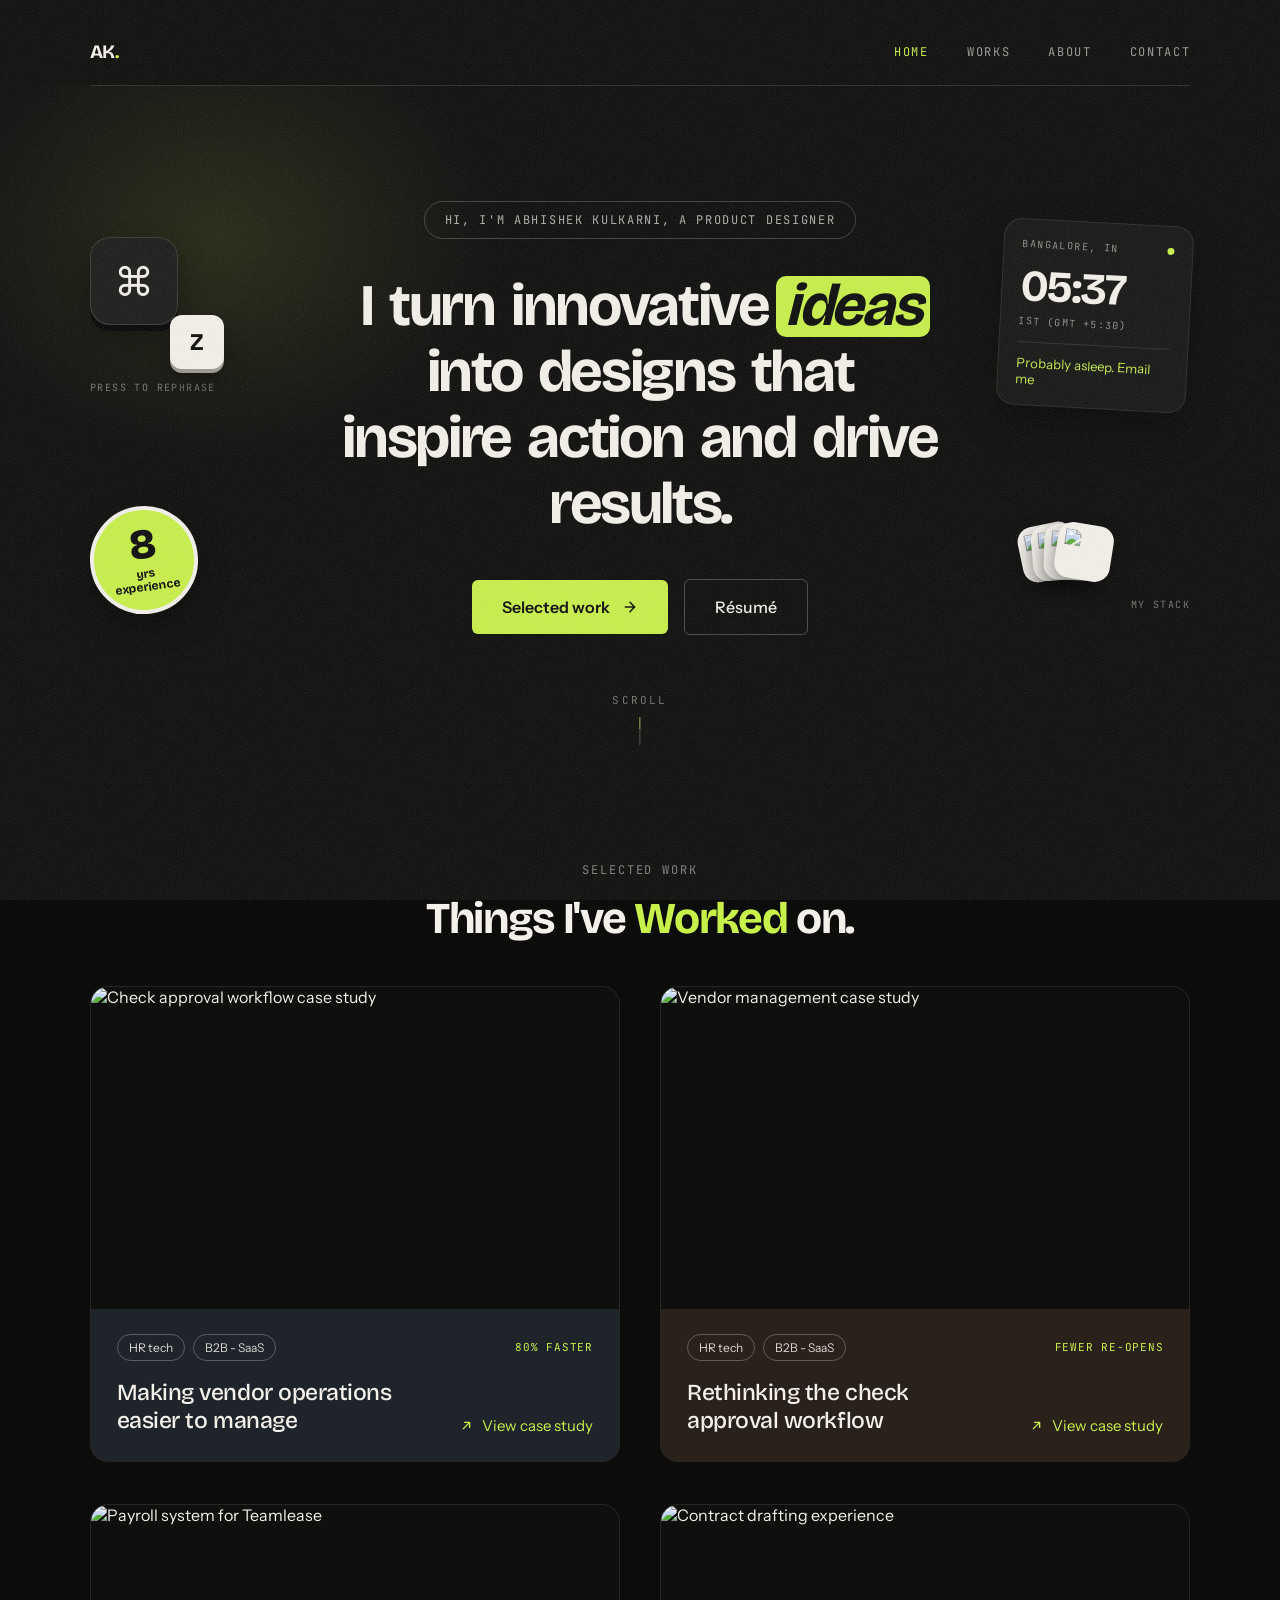
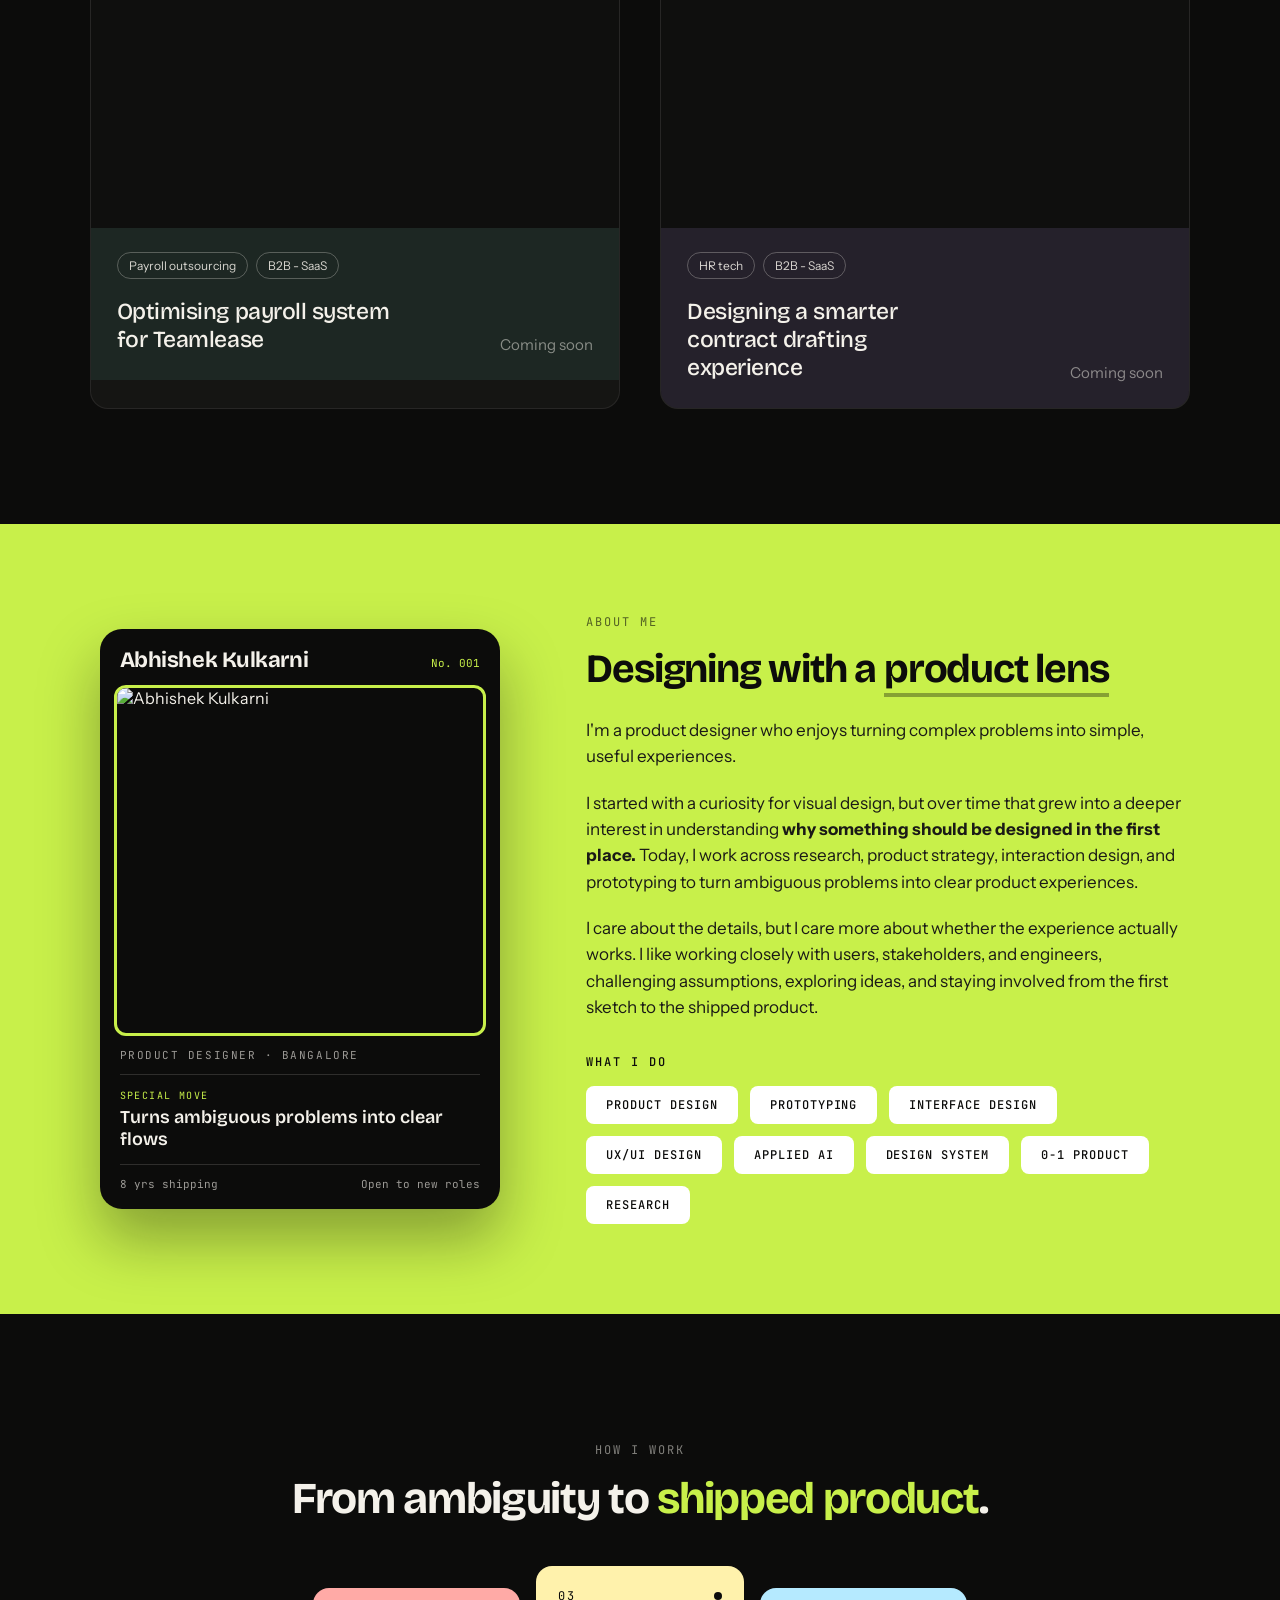
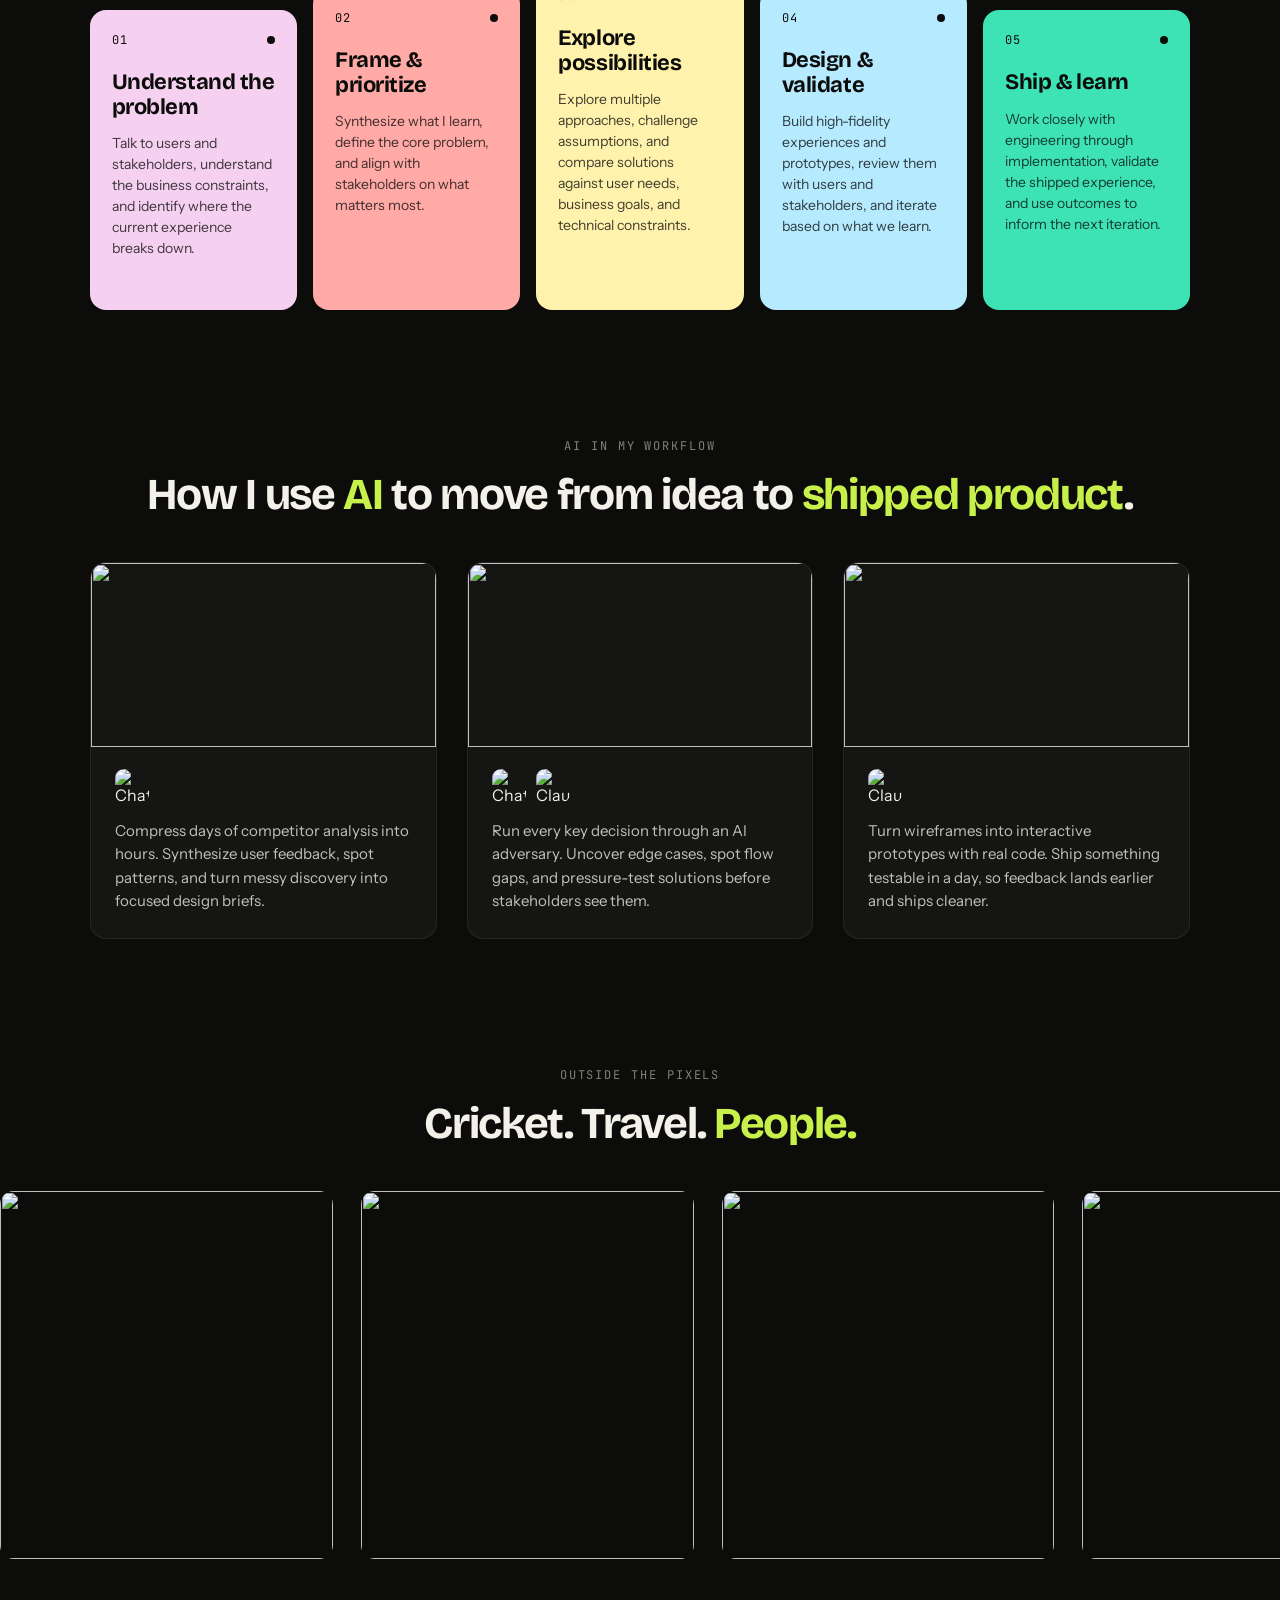
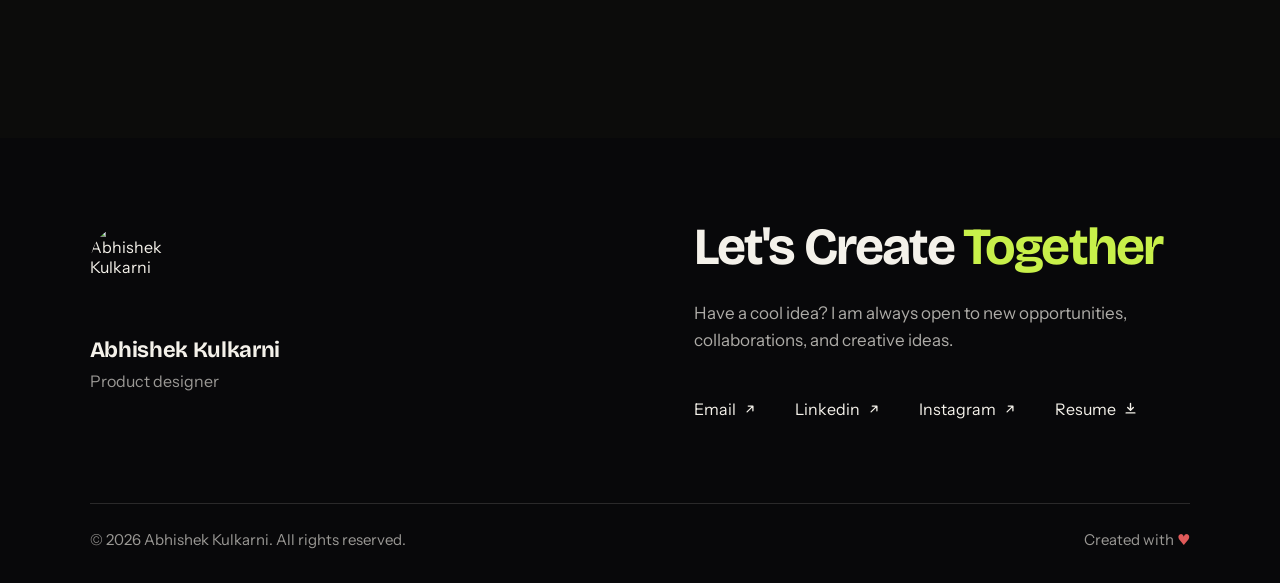
==== index.html @ a91fff23 "Add files via upload" ====
<!DOCTYPE html>
<html lang="en">
<head>
<meta charset="utf-8">
<meta name="viewport" content="width=device-width, initial-scale=1">
<title>Abhishek Kulkarni — Product Designer</title>
<meta name="description" content="Product designer with 8 years across HR tech and B2B SaaS. I turn ambiguous problems into clear product experiences.">
<meta property="og:title" content="Abhishek Kulkarni — Product Designer">
<meta property="og:description" content="Product designer with 8 years across HR tech and B2B SaaS. I turn ambiguous problems into clear product experiences.">
<meta property="og:type" content="website">
<meta property="og:image" content="assets/proj-1.png">
<meta name="theme-color" content="#0c0c0b">
<link rel="icon" href="favicon.svg" type="image/svg+xml">
<link rel="preconnect" href="https://fonts.googleapis.com">
<link rel="preconnect" href="https://fonts.gstatic.com" crossorigin>
<link href="https://fonts.googleapis.com/css2?family=Bricolage+Grotesque:opsz,wght@12..96,200..800&family=Instrument+Sans:ital,wght@0,400..700;1,400..700&family=Instrument+Serif:ital@0;1&family=JetBrains+Mono:wght@400;500&display=swap" rel="stylesheet">
<link rel="stylesheet" href="styles.css">
</head>
<body>

<header class="wrap">
  <nav class="nav">
    <a class="mark" href="index.html">AK<span class="lime">.</span></a>
    <div class="nav-links">
      <a href="index.html" aria-current="page">Home</a>
      <a href="#work">Works</a>
      <a href="#about">About</a>
      <a href="mailto:Kulkarni29.abhishek@gmail.com">Contact</a>
    </div>
  </nav>
</header>

<!-- ── HERO ─────────────────────────────── -->
<section class="desk">
  <div class="wrap desk-grid">
    <div class="desk-center">
      <span class="desk-pill">Hi, I'm Abhishek Kulkarni, a product designer</span>
      <h1 class="desk-title" id="deskTitle">
        <span>I</span> <span>turn</span> <span>innovative</span> <span data-hl>ideas</span> <span>into</span> <span>designs</span> <span>that</span> <span>inspire</span> <span data-hl>action</span> <span>and</span> <span>drive</span> <span data-hl>results.</span>
      </h1>
      <div class="cta-row desk-cta">
        <a class="btn btn--lime" href="#work">Selected work
          <svg width="16" height="16" viewBox="0 0 24 24" fill="none" stroke="currentColor" stroke-width="2.2" stroke-linecap="round" stroke-linejoin="round"><path d="M5 12h13M12 5l7 7-7 7"></path></svg>
        </a>
        <a class="btn btn--ghost" href="resume.pdf" download>Résumé</a>
      </div>
    </div>

    <div class="obj obj--keys">
      <div class="keys">
        <button class="key key--cmd" type="button" aria-label="Rephrase headline">⌘</button>
        <button class="key key--z" type="button" aria-label="Rephrase headline">Z</button>
      </div>
      <span class="obj-label">Press to rephrase</span>
    </div>

    <div class="obj obj--badge">
      <button class="xp-badge" type="button" id="xpBadge" aria-label="8 years experience">
        <b>8</b><span>yrs<br>experience</span>
      </button>
      <div class="bubble" id="bubble">Open to new roles</div>
    </div>

    <div class="obj obj--clock">
      <div class="clock">
        <div class="clock-top"><span>Bangalore, IN</span><span class="dot"></span></div>
        <div class="clock-time"><span id="hh">--</span><span class="colon" id="colon">:</span><span id="mm">--</span></div>
        <div class="clock-zone">IST (GMT +5:30)</div>
        <div class="clock-status" id="status">&nbsp;</div>
      </div>
    </div>

    <div class="obj obj--stack">
      <div class="fan" id="fan">
        <div class="fan-card"><img src="assets/tool-1-flat.png" alt="Figma"></div>
        <div class="fan-card"><img src="assets/tool-6-flat.png" alt="Framer"></div>
        <div class="fan-card"><img src="assets/tool-5-flat.png" alt="Slack"></div>
        <div class="fan-card"><img src="assets/tool-7-flat.png" alt="Claude.ai"></div>
      </div>
      <span class="obj-label" id="fanLabel">My stack</span>
    </div>
  </div>
  <a class="scroll-hint" href="#work" aria-label="Scroll to selected work">Scroll<span><i></i></span></a>
</section>

<!-- ── SELECTED WORK ────────────────────── -->
<section class="wrap section" id="work">
  <div class="eyebrow center">Selected work</div>
  <h2 class="section-title center">Things I've <span class="lime">Worked</span> on.</h2>
  <div class="work-grid">

    <a class="card card--blue" href="vendor-management.html" data-reveal>
      <div class="card-shot"><img src="assets/proj-1.png" alt="Check approval workflow case study" loading="lazy"></div>
      <div class="card-body">
        <div class="card-meta"><div class="tags"><span class="tag">HR tech</span><span class="tag">B2B - SaaS</span></div><span class="card-stat">80% faster</span></div>
        <div class="card-foot">
          <h3>Making vendor operations easier to manage</h3>
          <span class="card-cta">
            <svg width="15" height="15" viewBox="0 0 24 24" fill="none" stroke="currentColor" stroke-width="2.2" stroke-linecap="round" stroke-linejoin="round"><path d="M7 17 17 7M9 7h8v8"></path></svg>
            View case study
          </span>
        </div>
      </div>
    </a>

    <a class="card card--amber" href="check-approval.html" data-reveal>
      <div class="card-shot card-shot--bg"><img src="assets/proj-2.png" alt="Vendor management case study" loading="lazy"></div>
      <div class="card-body">
        <div class="card-meta"><div class="tags"><span class="tag">HR tech</span><span class="tag">B2B - SaaS</span></div><span class="card-stat">Fewer re-opens</span></div>
        <div class="card-foot">
          <h3>Rethinking the check approval workflow</h3>
          <span class="card-cta">
            <svg width="15" height="15" viewBox="0 0 24 24" fill="none" stroke="currentColor" stroke-width="2.2" stroke-linecap="round" stroke-linejoin="round"><path d="M7 17 17 7M9 7h8v8"></path></svg>
            View case study
          </span>
        </div>
      </div>
    </a>

    <div class="card card--mint" data-reveal>
      <div class="card-shot"><img src="assets/proj-3.png" alt="Payroll system for Teamlease" loading="lazy"></div>
      <div class="card-body">
        <div class="card-meta"><div class="tags"><span class="tag">Payroll outsourcing</span><span class="tag">B2B - SaaS</span></div></div>
        <div class="card-foot">
          <h3>Optimising payroll system for Teamlease</h3>
          <span class="card-cta">Coming soon</span>
        </div>
      </div>
    </div>

    <div class="card card--violet" data-reveal>
      <div class="card-shot"><img src="assets/proj-4.png" alt="Contract drafting experience" loading="lazy"></div>
      <div class="card-body">
        <div class="card-meta"><div class="tags"><span class="tag">HR tech</span><span class="tag">B2B - SaaS</span></div></div>
        <div class="card-foot">
          <h3>Designing a smarter contract drafting experience</h3>
          <span class="card-cta">Coming soon</span>
        </div>
      </div>
    </div>

  </div>
</section>

<!-- ── ABOUT ────────────────────────────── -->
<section class="band" id="about">
  <div class="band-inner band-inner--card">
    <div class="tcard-wrap" id="tcardWrap">
      <div class="tcard" id="tcard">
        <div class="tcard-head"><span>Abhishek Kulkarni</span><em>No. 001</em></div>
        <div class="tcard-photo"><img src="assets/hero-photo.webp" alt="Abhishek Kulkarni"></div>
        <div class="tcard-role">Product designer · Bangalore</div>
        <div class="tcard-move"><em>Special move</em><span>Turns ambiguous problems into clear flows</span></div>
        <div class="tcard-foot"><span>8 yrs shipping</span><span>Open to new roles</span></div>
        <div class="tcard-shine" id="tcardShine"></div>
      </div>
    </div>
    <div>
      <div class="eyebrow">About me</div>
      <h2>Designing with a <u>product lens</u></h2>
      <p>I'm a product designer who enjoys turning complex problems into simple, useful experiences.</p>
      <p>I started with a curiosity for visual design, but over time that grew into a deeper interest in understanding <strong>why something should be designed in the first place.</strong> Today, I work across research, product strategy, interaction design, and prototyping to turn ambiguous problems into clear product experiences.</p>
      <p>I care about the details, but I care more about whether the experience actually works. I like working closely with users, stakeholders, and engineers, challenging assumptions, exploring ideas, and staying involved from the first sketch to the shipped product.</p>
      <div class="label" style="margin:34px 0 16px">What I do</div>
      <div class="chips">
        <span class="chip">Product design</span>
        <span class="chip">Prototyping</span>
        <span class="chip">Interface design</span>
        <span class="chip">UX/UI design</span>
        <span class="chip">Applied AI</span>
        <span class="chip">Design system</span>
        <span class="chip">0-1 Product</span>
        <span class="chip">Research</span>
      </div>
    </div>
  </div>
</section>

<!-- ── HOW I WORK ───────────────────────── -->
<section class="wrap section">
  <div class="eyebrow center">How I work</div>
  <h2 class="section-title center">From ambiguity to <span class="lime">shipped product</span>.</h2>
  <div class="steps">
    <div class="step" style="background:#f5d0f0; min-height:300px" data-reveal>
      <div class="step-head"><span>01</span><i></i></div>
      <div><h3>Understand the problem</h3><p>Talk to users and stakeholders, understand the business constraints, and identify where the current experience breaks down.</p></div>
    </div>
    <div class="step" style="background:#ffaaa6; min-height:322px" data-reveal>
      <div class="step-head"><span>02</span><i></i></div>
      <div><h3>Frame &amp; prioritize</h3><p>Synthesize what I learn, define the core problem, and align with stakeholders on what matters most.</p></div>
    </div>
    <div class="step" style="background:#fff2ac; min-height:344px" data-reveal>
      <div class="step-head"><span>03</span><i></i></div>
      <div><h3>Explore possibilities</h3><p>Explore multiple approaches, challenge assumptions, and compare solutions against user needs, business goals, and technical constraints.</p></div>
    </div>
    <div class="step" style="background:#b5eaff; min-height:322px" data-reveal>
      <div class="step-head"><span>04</span><i></i></div>
      <div><h3>Design &amp; validate</h3><p>Build high-fidelity experiences and prototypes, review them with users and stakeholders, and iterate based on what we learn.</p></div>
    </div>
    <div class="step" style="background:#3de3b5; min-height:300px" data-reveal>
      <div class="step-head"><span>05</span><i></i></div>
      <div><h3>Ship &amp; learn</h3><p>Work closely with engineering through implementation, validate the shipped experience, and use outcomes to inform the next iteration.</p></div>
    </div>
  </div>
</section>

<!-- ── AI IN MY WORKFLOW ────────────────── -->
<section class="wrap section">
  <div class="eyebrow center">AI in my workflow</div>
  <h2 class="section-title center">How I use <span class="lime">AI</span> to move from idea to <span class="lime">shipped product</span>.</h2>
  <div class="ai-grid">
    <div class="ai-card" data-reveal>
      <div class="ai-shot"><img src="assets/ai-1.png" alt="" loading="lazy"></div>
      <div class="ai-body">
        <div class="ai-icons"><img src="assets/icon-gpt.png" alt="ChatGPT"></div>
        <p>Compress days of competitor analysis into hours. Synthesize user feedback, spot patterns, and turn messy discovery into focused design briefs.</p>
      </div>
    </div>
    <div class="ai-card" data-reveal>
      <div class="ai-shot"><img src="assets/ai-2.png" alt="" loading="lazy"></div>
      <div class="ai-body">
        <div class="ai-icons"><img src="assets/icon-gpt.png" alt="ChatGPT"><img src="assets/icon-claude.png" alt="Claude"></div>
        <p>Run every key decision through an AI adversary. Uncover edge cases, spot flow gaps, and pressure-test solutions before stakeholders see them.</p>
      </div>
    </div>
    <div class="ai-card" data-reveal>
      <div class="ai-shot ai-shot--tight"><img src="assets/ai-3.png" alt="" loading="lazy"></div>
      <div class="ai-body">
        <div class="ai-icons"><img src="assets/icon-claude.png" alt="Claude"></div>
        <p>Turn wireframes into interactive prototypes with real code. Ship something testable in a day, so feedback lands earlier and ships cleaner.</p>
      </div>
    </div>
  </div>
</section>

<!-- ── OUTSIDE THE PIXELS ───────────────── -->
<section class="section">
  <div class="wrap">
    <div class="eyebrow center">Outside the pixels</div>
    <h2 class="section-title center">Cricket. Travel. <span class="lime">People.</span></h2>
  </div>
  <div class="strip">
    <div class="strip-track">
      <figure><img src="assets/photo-1.png" alt="" loading="lazy"></figure>
      <figure><img src="assets/photo-2.png" alt="" loading="lazy"></figure>
      <figure><img src="assets/photo-3.png" alt="" loading="lazy"></figure>
      <figure><img src="assets/photo-4.png" alt="" loading="lazy"></figure>
      <figure aria-hidden="true"><img src="assets/photo-1.png" alt="" loading="lazy"></figure>
      <figure aria-hidden="true"><img src="assets/photo-2.png" alt="" loading="lazy"></figure>
      <figure aria-hidden="true"><img src="assets/photo-3.png" alt="" loading="lazy"></figure>
      <figure aria-hidden="true"><img src="assets/photo-4.png" alt="" loading="lazy"></figure>
    </div>
  </div>
</section>

<!-- ── FOOTER ───────────────────────────── -->
<footer class="foot">
  <div class="foot-inner">
    <div>
      <img class="avatar" src="assets/avatar.png" alt="Abhishek Kulkarni" width="87" height="87">
      <div class="name">Abhishek Kulkarni</div>
      <div class="role">Product designer</div>
    </div>
    <div>
      <h2>Let's Create <span class="lime">Together</span></h2>
      <p>Have a cool idea? I am always open to new opportunities, collaborations, and creative ideas.</p>
      <div class="foot-links">
        <a href="mailto:Kulkarni29.abhishek@gmail.com">Email
          <svg width="14" height="14" viewBox="0 0 24 24" fill="none" stroke="currentColor" stroke-width="2.2" stroke-linecap="round" stroke-linejoin="round"><path d="M7 17 17 7M9 7h8v8"></path></svg>
        </a>
        <a href="https://www.linkedin.com/in/abhishek-kulkarni-9b721b113/" target="_blank" rel="noreferrer">Linkedin
          <svg width="14" height="14" viewBox="0 0 24 24" fill="none" stroke="currentColor" stroke-width="2.2" stroke-linecap="round" stroke-linejoin="round"><path d="M7 17 17 7M9 7h8v8"></path></svg>
        </a>
        <a href="https://www.instagram.com/abeeykulkarni" target="_blank" rel="noreferrer">Instagram
          <svg width="14" height="14" viewBox="0 0 24 24" fill="none" stroke="currentColor" stroke-width="2.2" stroke-linecap="round" stroke-linejoin="round"><path d="M7 17 17 7M9 7h8v8"></path></svg>
        </a>
        <a href="resume.pdf" download>Resume
          <svg width="15" height="15" viewBox="0 0 24 24" fill="none" stroke="currentColor" stroke-width="2.2" stroke-linecap="round" stroke-linejoin="round"><path d="M12 4v11m0 0 4.5-4.5M12 15l-4.5-4.5M5 19h14"></path></svg>
        </a>
      </div>
    </div>
  </div>
  <div class="foot-rule"></div>
  <div class="foot-base">
    <span>© 2026 Abhishek Kulkarni. All rights reserved.</span>
    <span>Created with <span class="heart">♥</span></span>
  </div>
</footer>

<div class="grain"></div>
<div class="follow" id="follow" aria-hidden="true"><svg width="44" height="44" viewBox="0 0 24 24"><path d="M3 2l18 8-8 2.5L10 21z" fill="#c8f04a" stroke="#0c0c0b" stroke-width="1.2" stroke-linejoin="round"></path></svg></div>

<script>
  const io = new IntersectionObserver((entries) => {
    entries.forEach((e) => { if (e.isIntersecting) { e.target.classList.add('in'); io.unobserve(e.target); } });
  }, { rootMargin: '0px 0px -8% 0px', threshold: 0.08 });
  document.querySelectorAll('[data-reveal]').forEach((el) => io.observe(el));

  // headline highlight (⌘Z)
  const hl = [...document.querySelectorAll('#deskTitle [data-hl]')];
  const fills = ['#c8f04a', '#b5eaff', '#ffaaa6'];
  let hi = 0;
  const paint = () => hl.forEach((w, i) => { w.classList.toggle('on', i === hi); w.style.setProperty('--hl', fills[hi]); });
  paint();
  document.querySelectorAll('.key').forEach((k) => k.addEventListener('click', () => { hi = (hi + 1) % hl.length; paint(); }));
  document.addEventListener('keydown', (e) => { if ((e.metaKey || e.ctrlKey) && e.key.toLowerCase() === 'z' && !e.target.closest('input,textarea')) { hi = (hi + 1) % hl.length; paint(); } });

  // badge bubble
  const bubble = document.getElementById('bubble');
  document.getElementById('xpBadge').addEventListener('click', () => bubble.classList.toggle('show'));

  // IST clock
  const fmt = (o) => new Intl.DateTimeFormat('en-GB', { timeZone: 'Asia/Kolkata', ...o }).format(new Date());
  const tick = () => {
    const hh = fmt({ hour: '2-digit', hourCycle: 'h23' }), mm = fmt({ minute: '2-digit' }).padStart(2, '0'), h = +hh;
    document.getElementById('hh').textContent = hh;
    document.getElementById('mm').textContent = mm;
    document.getElementById('colon').style.opacity = new Date().getSeconds() % 2 ? 0.25 : 1;
    document.getElementById('status').textContent = h >= 9 && h < 20 ? 'Probably designing right now' : h >= 20 && h < 22 ? 'Probably at gym or playing cricket' : 'Probably asleep. Email me';
  };
  tick(); setInterval(tick, 1000);

  // tool fan
  const fan = document.getElementById('fan'), fanLabel = document.getElementById('fanLabel');
  const setFan = (open) => { fan.classList.toggle('open', open); fanLabel.textContent = open ? 'Figma · Framer · Slack · Claude.ai' : 'My stack'; };
  fan.parentElement.addEventListener('mouseenter', () => setFan(true));
  fan.parentElement.addEventListener('mouseleave', () => setFan(false));
  fan.parentElement.addEventListener('click', () => setFan(!fan.classList.contains('open')));

  // trading card tilt
  const wrap = document.getElementById('tcardWrap'), card = document.getElementById('tcard'), shine = document.getElementById('tcardShine');
  wrap.addEventListener('mousemove', (e) => {
    const r = wrap.getBoundingClientRect(), px = (e.clientX - r.left) / r.width, py = (e.clientY - r.top) / r.height;
    card.style.transform = `rotateX(${(0.5 - py) * 16}deg) rotateY(${(px - 0.5) * 18}deg)`;
    shine.style.background = `radial-gradient(circle at ${px * 100}% ${py * 100}%, rgba(200,240,74,0.35), rgba(181,234,255,0.12) 35%, rgba(0,0,0,0) 60%)`;
  });
  wrap.addEventListener('mouseleave', () => { card.style.transform = ''; shine.style.background = 'transparent'; });

  // hero parallax on scroll
  const objs = [...document.querySelectorAll('.desk .obj')];
  const speeds = { 'obj--keys': [0.22, -6], 'obj--badge': [0.38, 10], 'obj--clock': [0.3, 8], 'obj--stack': [0.45, -10] };
  if (!matchMedia('(prefers-reduced-motion: reduce)').matches) {
    let ticking = false;
    const onScroll = () => {
      const y = Math.min(scrollY, innerHeight * 1.2);
      objs.forEach((o) => {
        const [sp, rot] = speeds[[...o.classList].find((k) => speeds[k])] || [0.3, 0];
        o.style.setProperty('--py', (-y * sp).toFixed(1) + 'px');
        o.style.setProperty('--pr', (rot * y / innerHeight).toFixed(2) + 'deg');
      });
      ticking = false;
    };
    addEventListener('scroll', () => { if (!ticking) { ticking = true; requestAnimationFrame(onScroll); } }, { passive: true });
    onScroll();
  }

  // custom lime cursor (fine pointers only; replaces the system cursor)
  if (matchMedia('(pointer: fine)').matches) {
    const f = document.getElementById('follow');
    document.documentElement.classList.add('has-cursor');
    addEventListener('mousemove', (e) => {
      f.style.transform = `translate(${e.clientX - 5}px, ${e.clientY - 4}px)`;
      f.classList.add('on');
      f.classList.toggle('hover', !!e.target.closest('a, button, .obj--stack, .tcard-wrap'));
    });
    document.addEventListener('mouseleave', () => f.classList.remove('on'));
    document.addEventListener('mouseenter', () => f.classList.add('on'));
  }
</script>

</body>
</html>
---- styles.css ----
/* Abhishek Kulkarni — portfolio
   tokens: ink #f4f1ea · ground #0c0c0b · lime #c8f04a · card #151513 */

:root {
  --ground: #0c0c0b;
  --ground-deep: #08080a;
  --card: #151513;
  --ink: #f4f1ea;
  --ink-70: rgba(244, 241, 234, 0.7);
  --ink-60: rgba(244, 241, 234, 0.62);
  --ink-50: rgba(244, 241, 234, 0.5);
  --rule: rgba(244, 241, 234, 0.14);
  --lime: #c8f04a;
  --gutter: clamp(20px, 7vw, 160px);
  --display: "Bricolage Grotesque", sans-serif;
  --mono: "JetBrains Mono", ui-monospace, monospace;
}

* { box-sizing: border-box; }

html { scroll-behavior: smooth; }

body {
  margin: 0;
  background: var(--ground);
  color: var(--ink);
  font-family: "Instrument Sans", system-ui, sans-serif;
  -webkit-font-smoothing: antialiased;
  overflow-x: hidden;
}

img { max-width: 100%; }

a { color: var(--ink); text-decoration: none; }
a:hover { color: var(--lime); }

h1, h2, h3 { font-family: var(--display); letter-spacing: -0.03em; margin: 0; }

.wrap { padding-inline: var(--gutter); max-width: 1760px; margin-inline: auto; }

.eyebrow {
  font-family: var(--mono);
  font-size: 12px;
  letter-spacing: 0.16em;
  text-transform: uppercase;
  color: var(--ink-50);
}
.eyebrow--lime { color: var(--lime); }

.lime { color: var(--lime); }

.section-title {
  font-size: clamp(30px, 4vw, 44px);
  line-height: 1.05;
  font-variation-settings: "wght" 700;
  margin: 18px 0 44px;
}

.grain {
  position: fixed;
  inset: 0;
  z-index: 60;
  pointer-events: none;
  opacity: 0.13;
  background-image: url("data:image/svg+xml,<svg xmlns='http://www.w3.org/2000/svg' width='180' height='180'><filter id='n'><feTurbulence type='fractalNoise' baseFrequency='0.85' numOctaves='3'/><feColorMatrix type='saturate' values='0'/></filter><rect width='180' height='180' filter='url(%23n)'/></svg>");
}

/* ── site nav ─────────────────────────────── */
.nav {
  position: relative;
  z-index: 20;
  display: flex;
  align-items: center;
  justify-content: space-between;
  gap: 24px;
  padding: 40px 0 22px;
  border-bottom: 1px solid var(--rule);
}
.mark {
  font-family: var(--display);
  font-size: 19px;
  font-variation-settings: "wght" 700;
  letter-spacing: -0.01em;
}
.nav-links {
  display: flex;
  align-items: center;
  gap: clamp(18px, 3vw, 38px);
  font-family: var(--mono);
  font-size: 12px;
  letter-spacing: 0.14em;
  text-transform: uppercase;
}
.nav-links a { color: var(--ink-60); transition: color 200ms ease; }
.nav-links a:hover, .nav-links a[aria-current="page"] { color: var(--lime); }

/* ── hero ─────────────────────────────────── */
.hero { position: relative; overflow: hidden; }
.hero::before {
  content: "";
  position: absolute;
  left: -160px;
  top: -160px;
  width: 760px;
  height: 620px;
  background: radial-gradient(50% 50% at 50% 50%, rgba(200, 240, 74, 0.16) 0%, rgba(200, 240, 74, 0) 72%);
  pointer-events: none;
}
.hero-grid {
  position: relative;
  display: grid;
  grid-template-columns: minmax(0, 1fr) 452px;
  gap: clamp(40px, 6vw, 96px);
  align-items: start;
  padding-block: clamp(64px, 9vw, 130px) clamp(70px, 8vw, 110px);
}
.status {
  display: inline-flex;
  align-items: center;
  gap: 11px;
  margin-bottom: 34px;
  padding: 10px 18px;
  border-radius: 999px;
  border: 1px solid rgba(200, 240, 74, 0.4);
  background: rgba(200, 240, 74, 0.12);
  font-family: var(--mono);
  font-size: 12px;
  letter-spacing: 0.16em;
  text-transform: uppercase;
  color: var(--lime);
}
.dot {
  width: 7px;
  height: 7px;
  border-radius: 999px;
  background: var(--lime);
  animation: dotPulse 2.4s ease-in-out infinite;
}
.greeting {
  margin: 0 0 18px;
  font-size: clamp(17px, 1.8vw, 20px);
  line-height: 1.3;
  color: var(--ink-70);
}
.greeting .wave { margin: 0 4px; }
.hero h1 {
  max-width: 900px;
  font-size: clamp(38px, 5.6vw, 76px);
  line-height: 1.02;
  font-variation-settings: "wght" 700;
  letter-spacing: -0.035em;
  text-wrap: pretty;
}
.hero h1 em {
  font-family: "Instrument Serif", Georgia, serif;
  font-style: italic;
  font-weight: 400;
  letter-spacing: -0.01em;
  color: var(--lime);
}
.hero-lede {
  margin: clamp(22px, 2.6vw, 30px) 0 0;
  max-width: 560px;
  font-size: clamp(18px, 2vw, 21px);
  line-height: 1.5;
  color: rgba(244, 241, 234, 0.82);
  text-wrap: pretty;
}
.wave { display: inline-block; font-size: 0.95em; }
.cta-row { display: flex; flex-wrap: wrap; align-items: center; gap: 16px; margin-top: 42px; }
.btn {
  display: inline-flex;
  align-items: center;
  gap: 12px;
  padding: 17px 30px;
  border-radius: 6px;
  font-size: 16px;
  font-weight: 600;
  transition: transform 240ms cubic-bezier(0.22, 1, 0.36, 1), border-color 240ms ease;
}
.btn--lime { background: var(--lime); color: var(--ground); }
.btn--lime:hover { color: var(--ground); transform: translateY(-3px); }
.btn--ghost { border: 1px solid rgba(244, 241, 234, 0.26); font-weight: 500; }
.btn--ghost:hover { border-color: var(--ink); color: var(--ink); transform: translateY(-3px); }

.portrait { position: relative; aspect-ratio: 452 / 600; border-radius: 10px; overflow: hidden; background: #151513; }
.portrait img { display: block; width: 100%; height: 100%; object-fit: cover; }
.portrait::after {
  content: "";
  position: absolute;
  inset: auto 0 -1px 0;
  height: 170px;
  background: linear-gradient(180deg, rgba(12, 12, 11, 0) 0%, rgba(12, 12, 11, 0.88) 100%);
  pointer-events: none;
}
.portrait-meta {
  position: absolute;
  left: 26px;
  right: 26px;
  bottom: 26px;
  z-index: 2;
  display: flex;
  align-items: flex-end;
  justify-content: space-between;
  pointer-events: none;
}
.pm-item {
  display: flex;
  flex-direction: column;
  gap: 7px;
  font-family: var(--display);
  font-size: clamp(19px, 2vw, 22px);
  line-height: 1;
  font-variation-settings: "wght" 600;
  letter-spacing: -0.015em;
  color: var(--ink);
}
.pm-item em {
  font-family: var(--mono);
  font-size: 11px;
  font-style: normal;
  font-variation-settings: normal;
  letter-spacing: 0.16em;
  text-transform: uppercase;
  color: rgba(244, 241, 234, 0.65);
}
.pm-item--end { text-align: right; }
.years {
  font-family: var(--display);
  font-size: clamp(38px, 4vw, 52px);
  line-height: 0.9;
  font-variation-settings: "wght" 600;
  color: var(--lime);
}
.years small { font-size: 20px; color: rgba(244, 241, 234, 0.8); }

/* ── marquee ──────────────────────────────── */
.marquee { overflow: hidden; border-top: 1px solid var(--rule); border-bottom: 1px solid var(--rule); }
.marquee-track { display: flex; width: max-content; animation: marquee 28s linear infinite; }
.marquee-run {
  display: flex;
  align-items: center;
  gap: 52px;
  flex: none;
  padding: 22px 26px;
  font-family: var(--mono);
  font-size: 13px;
  letter-spacing: 0.14em;
  text-transform: uppercase;
  color: rgba(244, 241, 234, 0.72);
  white-space: nowrap;
}
.marquee-run i { color: var(--lime); font-style: normal; }

/* ── work grid ────────────────────────────── */
.section { padding-top: clamp(72px, 10vw, 141px); }
.work-grid { display: grid; grid-template-columns: repeat(2, minmax(0, 1fr)); gap: 42px 40px; }
.card {
  display: flex;
  flex-direction: column;
  border-radius: 18px;
  overflow: hidden;
  background: var(--card);
  border: 1px solid rgba(244, 241, 234, 0.08);
  transition: transform 300ms cubic-bezier(0.22, 1, 0.36, 1), border-color 300ms ease;
}
.card:hover { transform: translateY(-6px); border-color: rgba(200, 240, 74, 0.4); color: var(--ink); }
.card-shot { flex: none; aspect-ratio: 608 / 371; height: auto; overflow: hidden; background: var(--shot-bg, #0f0f0e); }
.card-shot img {
  display: block;
  width: 100%;
  height: 100%;
  object-fit: cover;
  object-position: center center;
  transition: transform 600ms cubic-bezier(0.22, 1, 0.36, 1);
}
.card:hover .card-shot img { transform: scale(1.04); }
.card-body { padding: 22px 26px 26px; }
.card-meta { display: flex; align-items: center; justify-content: space-between; gap: 14px; min-height: 32px; margin-bottom: 16px; }
.tags { display: flex; flex-wrap: nowrap; gap: 8px; min-width: 0; }
.tag {
  padding: 5px 11px;
  border-radius: 999px;
  border: 1px solid rgba(244, 241, 234, 0.28);
  font-size: 12px;
  white-space: nowrap;
  color: rgba(244, 241, 234, 0.86);
}
.card-foot { display: flex; align-items: flex-end; justify-content: space-between; gap: 20px; }
.card-foot h3 {
  font-size: clamp(19px, 2vw, 23px);
  line-height: 1.22;
  font-variation-settings: "wght" 500;
  letter-spacing: -0.02em;
  max-width: 300px;
}
.card-cta { display: flex; align-items: center; gap: 8px; flex: none; font-size: 15px; color: var(--lime); }

/* ── about band ───────────────────────────── */
.band {
  margin-top: clamp(80px, 9vw, 125px);
  padding: clamp(60px, 7vw, 90px) var(--gutter);
  background: var(--lime);
  color: var(--ground);
}
.band-inner { display: grid; grid-template-columns: minmax(0, 540px) minmax(0, 1fr); gap: clamp(40px, 5vw, 70px); max-width: 1760px; margin-inline: auto; }
.band h2 { font-size: clamp(28px, 3.4vw, 40px); line-height: 1.08; margin: 18px 0 26px; font-variation-settings: "wght" 700; }
.band h2 u { text-decoration: none; border-bottom: 4px solid rgba(12, 12, 11, 0.35); }
.band p { margin: 0 0 20px; font-size: 17px; line-height: 1.55; color: #1a1a16; }
.band .label {
  font-family: var(--mono);
  font-size: 12px;
  letter-spacing: 0.16em;
  text-transform: uppercase;
  font-weight: 500;
}
.band .eyebrow { color: rgba(12, 12, 11, 0.62); }
.tools { display: flex; flex-wrap: wrap; gap: 12px; margin-top: 18px; }
.tool { position: relative; display: flex; align-items: center; justify-content: center; }
.tool-disc {
  display: flex;
  align-items: center;
  justify-content: center;
  width: 50px;
  height: 50px;
  border-radius: 999px;
  background: #ffffff;
  transition: transform 260ms cubic-bezier(0.22, 1, 0.36, 1), box-shadow 260ms ease;
}
.tool:hover .tool-disc { transform: translateY(-6px) scale(1.06); box-shadow: 0 12px 22px rgba(12, 12, 11, 0.28); }
.tool-disc img { display: block; width: 45px; height: 45px; }
.tip {
  position: absolute;
  left: 50%;
  bottom: 100%;
  transform: translateX(-50%) translateY(6px);
  margin-bottom: 12px;
  padding: 6px 11px;
  border-radius: 7px;
  background: var(--ground);
  color: var(--ink);
  font-family: var(--mono);
  font-size: 11px;
  letter-spacing: 0.04em;
  white-space: nowrap;
  opacity: 0;
  pointer-events: none;
  transition: opacity 180ms ease, transform 220ms cubic-bezier(0.22, 1, 0.36, 1);
}
.tool:hover .tip { opacity: 1; transform: translateX(-50%); }
.xp-row {
  display: flex;
  align-items: flex-start;
  justify-content: space-between;
  gap: 24px;
  padding-bottom: 20px;
  margin-bottom: 20px;
  border-bottom: 1px solid rgba(12, 12, 11, 0.22);
}
.xp-row strong { display: block; font-family: var(--display); font-size: clamp(18px, 2vw, 21px); font-variation-settings: "wght" 700; letter-spacing: -0.015em; font-weight: 400; }
.xp-row span { display: block; margin-top: 6px; font-size: 15px; color: rgba(12, 12, 11, 0.72); }
.xp-row time { flex: none; font-family: var(--mono); font-size: 13px; font-weight: 500; }
.chips { display: flex; flex-wrap: wrap; gap: 12px; }
.chip {
  padding: 11px 20px;
  border-radius: 8px;
  background: #ffffff;
  color: var(--ground);
  font-family: var(--mono);
  font-size: 12px;
  font-weight: 500;
  letter-spacing: 0.08em;
  text-transform: uppercase;
}

/* ── process tiles ────────────────────────── */
.steps { display: grid; grid-template-columns: repeat(5, minmax(0, 1fr)); gap: 16px; align-items: end; }
.step {
  position: relative;
  display: flex;
  flex-direction: column;
  justify-content: flex-start;
  gap: 22px;
  padding: 22px;
  border-radius: 16px;
  color: var(--ground);
  overflow: hidden;
  transition: transform 420ms cubic-bezier(0.22, 1, 0.36, 1), box-shadow 420ms ease;
}
.step::after {
  content: "";
  position: absolute;
  left: 22px;
  right: 22px;
  bottom: 18px;
  height: 2px;
  background: currentColor;
  opacity: 0.22;
  transform: scaleX(0);
  transform-origin: left;
  transition: transform 520ms cubic-bezier(0.22, 1, 0.36, 1);
}
.step:hover { transform: translateY(-12px); box-shadow: 0 22px 44px rgba(0, 0, 0, 0.42); }
.step:hover::after { transform: scaleX(1); }
.step-head i { transition: transform 420ms cubic-bezier(0.22, 1, 0.36, 1); }
.step:hover .step-head i { transform: scale(2.1); }
.step h3, .step p { transition: transform 420ms cubic-bezier(0.22, 1, 0.36, 1); }
.step:hover h3, .step:hover p { transform: translateY(-3px); }
.step-head {
  display: flex;
  align-items: center;
  justify-content: space-between;
  font-family: var(--mono);
  font-size: 12px;
  letter-spacing: 0.12em;
}
.step-head i { width: 8px; height: 8px; border-radius: 999px; background: var(--ground); }
.step h3 { font-size: 22px; line-height: 1.12; font-variation-settings: "wght" 700; letter-spacing: -0.02em; margin-bottom: 14px; }
.step p { margin: 0; font-size: 14px; line-height: 1.5; color: rgba(12, 12, 11, 0.78); text-wrap: pretty; }

/* ── AI cards ─────────────────────────────── */
.ai-grid { display: grid; grid-template-columns: repeat(3, minmax(0, 1fr)); gap: 30px; }
.ai-card { display: flex; flex-direction: column; border-radius: 16px; overflow: hidden; background: var(--card); border: 1px solid rgba(244, 241, 234, 0.08); }
.ai-shot { aspect-ratio: 400 / 213; overflow: hidden; }
.ai-shot img { display: block; width: 100%; height: 100%; object-fit: cover; object-position: top center; }
.ai-shot--tight img { object-position: center center; }
.ai-body { padding: 22px 24px 26px; }
.ai-icons { display: flex; gap: 10px; margin-bottom: 16px; }
.ai-icons img { display: block; width: 34px; height: 34px; border-radius: 9px; }
.ai-body p { margin: 0; font-size: 15px; line-height: 1.55; color: rgba(244, 241, 234, 0.78); text-wrap: pretty; }

/* ── photo strip ──────────────────────────── */
.strip { overflow: hidden; }
.strip-track { display: flex; width: max-content; gap: 28px; animation: marquee 48s linear infinite; }
.strip-track:hover { animation-play-state: paused; }
.strip-track figure { flex: none; width: clamp(240px, 26vw, 390px); aspect-ratio: 381 / 421; margin: 0; border-radius: 14px; overflow: hidden; }
.strip-track img { display: block; width: 100%; height: 100%; object-fit: cover; }

/* ── footer ───────────────────────────────── */
.foot { margin-top: clamp(96px, 14vw, 197px); padding: clamp(56px, 7vw, 83px) var(--gutter) 0; background: var(--ground-deep); }
.foot-inner { display: grid; grid-template-columns: minmax(0, 540px) minmax(0, 1fr); gap: clamp(36px, 5vw, 70px); max-width: 1760px; margin-inline: auto; }
.foot img.avatar { display: block; width: 87px; height: 87px; border-radius: 999px; }
.foot .name { margin-top: 29px; font-family: var(--display); font-size: 22px; font-variation-settings: "wght" 700; letter-spacing: -0.015em; }
.foot .role { margin-top: 8px; font-size: 16px; color: var(--ink-60); }
.foot h2 { font-size: clamp(34px, 5vw, 52px); line-height: 1.02; font-variation-settings: "wght" 700; letter-spacing: -0.035em; }
.foot p { margin: 26px 0 0; max-width: 480px; font-size: 17px; line-height: 1.55; color: var(--ink-70); text-wrap: pretty; }
.foot-links { display: flex; flex-wrap: wrap; gap: clamp(22px, 3vw, 38px); margin-top: 46px; font-size: 16px; }
.foot-links a { display: flex; align-items: center; gap: 7px; transition: color 200ms ease; }
.foot-rule { max-width: 1760px; margin: 68px auto 0; height: 1px; background: var(--rule); }
.foot-base {
  display: flex;
  flex-wrap: wrap;
  align-items: center;
  justify-content: space-between;
  gap: 12px;
  max-width: 1760px;
  margin-inline: auto;
  padding: 26px 0 34px;
  font-size: 15px;
  color: var(--ink-60);
}
.heart { color: #e05a5a; }

/* ── motion ───────────────────────────────── */
@keyframes dotPulse { 0%, 100% { opacity: 1; transform: scale(1); } 50% { opacity: 0.35; transform: scale(0.72); } }
@keyframes marquee { from { transform: translate3d(0, 0, 0); } to { transform: translate3d(-50%, 0, 0); } }
@keyframes riseIn { from { opacity: 0; transform: translateY(18px); } to { opacity: 1; transform: none; } }

[data-reveal] { opacity: 0; transform: translateY(26px); transition: opacity 620ms cubic-bezier(0.22, 1, 0.36, 1), transform 620ms cubic-bezier(0.22, 1, 0.36, 1); }
[data-reveal].in { opacity: 1; transform: none; }

@media (prefers-reduced-motion: reduce) {
  *, *::before, *::after { animation-duration: 0.001ms !important; animation-iteration-count: 1 !important; transition-duration: 0.001ms !important; }
  [data-reveal] { opacity: 1; transform: none; }
}

/* ── breakpoints ──────────────────────────── */
@media (max-width: 1180px) {
  .hero-grid { grid-template-columns: minmax(0, 1fr) 320px; }
  .status { padding: 9px 14px; gap: 9px; font-size: 11px; letter-spacing: 0.11em; }
  .steps { grid-template-columns: repeat(3, minmax(0, 1fr)); }
  .step { min-height: 0 !important; }
  .ai-grid { grid-template-columns: repeat(2, minmax(0, 1fr)); }
  .band-inner, .foot-inner { grid-template-columns: minmax(0, 1fr); }
}

@media (max-width: 900px) {
  .hero-grid { grid-template-columns: minmax(0, 1fr); }
  .portrait { max-width: 452px; aspect-ratio: 4 / 3.6; }
  .work-grid { grid-template-columns: minmax(0, 1fr); gap: 28px; }
  .steps { grid-template-columns: repeat(2, minmax(0, 1fr)); }
  .ai-grid { grid-template-columns: minmax(0, 1fr); }
  .nav { padding-top: 24px; }
}

@media (max-width: 560px) {
  .card-meta { flex-direction: column; align-items: flex-start; gap: 10px; }
  .card-stat, .card-soon { text-align: left; }
  .steps { grid-template-columns: minmax(0, 1fr); }
  .card-foot { flex-direction: column; align-items: flex-start; gap: 14px; }
  .card-foot h3 { max-width: none; }
  .xp-row { flex-direction: column; gap: 10px; }
  .foot-links { gap: 18px 24px; }
}


/* ══ case study pages ══════════════════════ */
.cs-nav {
  position: sticky;
  top: 0;
  z-index: 30;
  display: flex;
  align-items: center;
  justify-content: space-between;
  gap: 20px;
  padding: 16px var(--gutter);
  background: rgba(12, 12, 11, 0.86);
  backdrop-filter: blur(14px);
  border-bottom: 1px solid rgba(244, 241, 234, 0.12);
}
.cs-nav .back { display: flex; align-items: center; gap: 10px; font-family: var(--display); font-size: 17px; font-variation-settings: "wght" 700; letter-spacing: -0.01em; }
.cs-nav-links {
  display: flex;
  align-items: center;
  gap: clamp(14px, 1.8vw, 26px);
  font-family: var(--mono);
  font-size: 11px;
  letter-spacing: 0.13em;
  text-transform: uppercase;
  color: var(--ink-60);
  overflow-x: auto;
  scrollbar-width: none;
}
.cs-nav-links::-webkit-scrollbar { display: none; }
.cs-nav-links a { color: var(--ink-60); white-space: nowrap; }

.cs-hero { position: relative; overflow: hidden; padding: clamp(60px, 9vw, 120px) 0 40px; }
.cs-hero::before {
  content: "";
  position: absolute;
  left: -140px;
  top: -80px;
  width: 700px;
  height: 580px;
  background: radial-gradient(50% 50% at 50% 50%, rgba(200, 240, 74, 0.13) 0%, rgba(200, 240, 74, 0) 72%);
  pointer-events: none;
}
.cs-kicker {
  display: flex;
  align-items: center;
  gap: 11px;
  margin-bottom: 30px;
  font-family: var(--mono);
  font-size: 11px;
  letter-spacing: 0.18em;
  text-transform: uppercase;
  color: var(--ink-60);
}
.cs-kicker i { width: 7px; height: 7px; border-radius: 999px; background: var(--lime); font-style: normal; }
.cs-hero h1 {
  max-width: 1050px;
  font-size: clamp(36px, 5.6vw, 68px);
  line-height: 1.08;
  font-variation-settings: "wght" 700;
  letter-spacing: -0.035em;
  text-wrap: pretty;
}
.cs-meta { display: grid; grid-template-columns: repeat(3, minmax(0, 1fr)); gap: clamp(32px, 5vw, 80px); margin-top: clamp(48px, 7vw, 96px); }
.cs-meta + .cs-meta { margin-top: clamp(32px, 4vw, 60px); }
.cs-meta h3 { font-family: inherit; font-size: 19px; font-weight: 700; letter-spacing: -0.01em; }
.cs-meta .strong { margin-top: 22px; font-size: 17px; font-weight: 600; }
.cs-meta p { margin: 12px 0 0; font-size: 17px; line-height: 1.65; color: rgba(244, 241, 234, 0.72); }
.cs-meta .strong + p { margin-top: 12px; }
.cs-meta h3 + p { margin-top: 22px; }

.cs-sec { padding-top: clamp(64px, 8vw, 104px); }
.cs-sec h2 { font-size: clamp(27px, 3.4vw, 38px); line-height: 1.12; font-variation-settings: "wght" 700; margin: 16px 0 0; }
.cs-lede { margin: 26px 0 0; max-width: 1000px; font-family: var(--display); font-size: clamp(19px, 2.2vw, 24px); line-height: 1.4; font-variation-settings: "wght" 500; letter-spacing: -0.018em; text-wrap: pretty; }
.cs-body { margin: 24px 0 0; max-width: 1000px; font-size: clamp(16px, 1.6vw, 18px); line-height: 1.6; color: rgba(244, 241, 234, 0.78); text-wrap: pretty; }
.cs-split { display: grid; grid-template-columns: minmax(0, 1fr) minmax(0, 1fr); gap: clamp(28px, 4vw, 60px); margin-top: 16px; align-items: start; }
.cs-split > p, .cs-split > div > p { margin: 0; font-size: clamp(16px, 1.6vw, 18px); line-height: 1.6; color: rgba(244, 241, 234, 0.78); text-wrap: pretty; }
.cs-split p + p { margin-top: 18px; }
.cs-rule-two { display: grid; grid-template-columns: repeat(2, minmax(0, 1fr)); margin-top: 44px; border-top: 1px solid rgba(244, 241, 234, 0.12); }
.cs-rule-two > div { padding: 26px 40px 26px 0; }
.cs-rule-two > div:first-child { border-right: 1px solid rgba(244, 241, 234, 0.12); }
.cs-rule-two > div:last-child { padding: 26px 0 26px 40px; }
.cs-rule-two .k { font-family: var(--mono); font-size: 11px; letter-spacing: 0.16em; text-transform: uppercase; color: rgba(244, 241, 234, 0.45); }
.cs-rule-two p { margin: 10px 0 0; font-size: 17px; line-height: 1.5; color: rgba(244, 241, 234, 0.8); }

.tile-grid { display: grid; gap: 18px; margin-top: clamp(32px, 4vw, 52px); }
.tile-grid--4 { grid-template-columns: repeat(4, minmax(0, 1fr)); }
.tile-grid--5 { grid-template-columns: repeat(5, minmax(0, 1fr)); gap: 16px; }
.tile-grid--3 { grid-template-columns: repeat(3, minmax(0, 1fr)); gap: 20px; }
.tile-grid--2 { grid-template-columns: repeat(2, minmax(0, 1fr)); gap: 20px; }
.tile {
  display: flex;
  flex-direction: column;
  gap: 14px;
  padding: 22px;
  border-radius: 12px;
  background: rgba(244, 241, 234, 0.04);
  border: 1px solid rgba(244, 241, 234, 0.1);
}
.tile h3 { font-size: 18px; line-height: 1.25; font-variation-settings: "wght" 600; letter-spacing: -0.018em; color: var(--lime); }
.tile p { margin: 0; font-size: 15px; line-height: 1.55; color: rgba(244, 241, 234, 0.72); }
.tile--plain { background: none; border-color: rgba(244, 241, 234, 0.12); padding: 28px; gap: 12px; }
.tile--plain .no { font-family: var(--mono); font-size: 12px; color: var(--lime); }
.tile--plain h3 { font-size: clamp(18px, 2vw, 21px); line-height: 1.24; letter-spacing: -0.02em; color: var(--ink); }
.tile--plain p { font-size: 16px; }
.tile--focus { background: rgba(244, 241, 234, 0.03); border-color: rgba(244, 241, 234, 0.12); padding: 24px 20px; gap: 12px; }
.pip {
  display: inline-flex;
  align-items: center;
  justify-content: center;
  width: 26px;
  height: 26px;
  border-radius: 999px;
  background: var(--lime);
  color: var(--ground);
  font-family: var(--mono);
  font-size: 12px;
}
.tile--focus h3 { font-size: 19px; line-height: 1.22; letter-spacing: -0.02em; color: var(--ink); }
.tile--focus p { font-size: 15px; line-height: 1.5; color: var(--ink-70); }

.shot { margin-top: 44px; border-radius: 14px; overflow: hidden; border: 1px solid rgba(244, 241, 234, 0.12); }
.shot { display: flex; justify-content: center; }
.shot img { display: block; width: 100%; max-width: 100%; height: auto; margin-inline: auto; }

/* iteration switcher */
.iter-tabs { display: flex; flex-wrap: wrap; gap: 12px; margin-top: 44px; }
.iter-tab {
  padding: 14px 26px;
  border-radius: 999px;
  background: none;
  color: var(--ink-70);
  font: inherit;
  font-size: 15px;
  font-weight: 600;
  cursor: pointer;
  border: 1px solid rgba(244, 241, 234, 0.2);
  transition: all 220ms ease;
}
.iter-tab[aria-selected="true"] { background: var(--lime); color: var(--ground); border-color: var(--lime); }
.iter-panel {
  display: grid;
  grid-template-columns: minmax(0, 1fr) 400px;
  gap: clamp(28px, 4vw, 56px);
  margin-top: 28px;
  align-items: center;
  padding: clamp(20px, 3vw, 36px);
  border-radius: 18px;
  border: 1px solid rgba(244, 241, 234, 0.12);
  background: rgba(244, 241, 234, 0.03);
}
.iter-panel[hidden] { display: none; }
.iter-shot {
  display: flex;
  align-items: center;
  justify-content: center;
  border-radius: 12px;
  overflow: hidden;
  border: 1px solid rgba(244, 241, 234, 0.1);
  aspect-ratio: 16 / 10;
  background: #101010;
}
.iter-shot img { display: block; width: 100%; height: 100%; object-fit: contain; }
.iter-no { font-family: var(--mono); font-size: 11px; letter-spacing: 0.18em; text-transform: uppercase; color: var(--ink-50); }
.iter-panel h3 { margin-top: 12px; font-size: clamp(22px, 2.6vw, 30px); line-height: 1.14; font-variation-settings: "wght" 600; letter-spacing: -0.024em; }
.iter-list { display: flex; flex-direction: column; gap: 13px; margin-top: 26px; }
.iter-list div { display: flex; gap: 12px; font-size: 16px; line-height: 1.5; color: rgba(244, 241, 234, 0.8); }
.iter-list span:first-child { flex: none; }
.plus { color: var(--lime); }
.minus { color: #e08a6a; }
.verdict { display: grid; grid-template-columns: repeat(2, minmax(0, 1fr)); gap: 20px; margin-top: 20px; }
.verdict-card { padding: 28px 30px; border-radius: 16px; border: 1px solid rgba(244, 241, 234, 0.14); background: rgba(244, 241, 234, 0.03); }
.verdict-card--lime { border-color: rgba(200, 240, 74, 0.4); background: rgba(200, 240, 74, 0.07); }
.verdict-card .h { font-size: 17px; font-weight: 700; }
.verdict-card--lime .h { color: var(--lime); }
.verdict-card p { margin: 14px 0 0; font-size: 16px; line-height: 1.6; color: rgba(244, 241, 234, 0.8); }

/* solution: sticky index + screens */
.sol { display: grid; grid-template-columns: 300px minmax(0, 1fr); gap: clamp(32px, 5vw, 80px); padding-top: 64px; align-items: start; }
.sol-index { position: sticky; top: 90px; }
.sol-index .k { font-family: var(--mono); font-size: 11px; letter-spacing: 0.18em; text-transform: uppercase; color: rgba(244, 241, 234, 0.45); }
.sol-index ol { list-style: none; margin: 20px 0 0; padding: 0; }
.sol-index li { display: grid; grid-template-columns: 34px minmax(0, 1fr); gap: 14px; padding: 16px 0; border-top: 1px solid var(--rule); font-size: 16px; line-height: 1.4; color: rgba(244, 241, 234, 0.82); }
.sol-index li span { font-family: var(--mono); font-size: 12px; color: var(--lime); }
.sol-index li:last-child { border-bottom: 1px solid var(--rule); }
.sol-index p { margin: 28px 0 0; font-size: 15px; line-height: 1.6; color: var(--ink-60); }
.screens { display: flex; flex-direction: column; gap: 54px; }
.screen-head { display: flex; align-items: baseline; gap: 14px; }
.screen-head span { font-family: var(--mono); font-size: 12px; color: var(--lime); }
.screen-head h3 { font-size: clamp(21px, 2.4vw, 28px); line-height: 1.16; font-variation-settings: "wght" 600; letter-spacing: -0.024em; }
.screen-shot { margin-top: 16px; border-radius: 4px; overflow: hidden; background: #101010; }
.screen-shot { display: flex; justify-content: center; }
.screen-shot img { display: block; width: 100%; max-width: 100%; height: auto; margin-inline: auto; }
.screen-points { display: grid; grid-template-columns: repeat(2, minmax(0, 1fr)); gap: 20px 36px; margin-top: 20px; }
.screen-points h4 { margin: 0; font-size: 16px; font-weight: 600; line-height: 1.35; font-family: inherit; }
.screen-points p { margin: 7px 0 0; font-size: 15px; line-height: 1.55; color: var(--ink-70); }

/* outcome */
.outcome { margin-top: clamp(64px, 8vw, 104px); padding: clamp(56px, 7vw, 96px) var(--gutter) clamp(60px, 7vw, 100px); background: #0f1a0c; }
.outcome-inner { max-width: 1760px; margin-inline: auto; }
.stat-grid { display: grid; grid-template-columns: repeat(3, minmax(0, 1fr)); gap: 20px; margin-top: 48px; }
.stat { padding: 34px; border-radius: 16px; border: 1px solid rgba(200, 240, 74, 0.28); background: rgba(200, 240, 74, 0.06); }
.stat b { display: block; font-family: var(--display); font-size: clamp(40px, 5vw, 56px); line-height: 1; font-variation-settings: "wght" 700; letter-spacing: -0.04em; color: var(--lime); font-weight: 400; }
.stat .t { margin-top: 18px; font-size: 17px; line-height: 1.5; }
.stat .n { margin-top: 6px; font-size: 16px; line-height: 1.5; color: rgba(244, 241, 234, 0.66); }
.measure { margin-top: 20px; padding: 34px 36px; border-radius: 16px; border: 1px solid rgba(244, 241, 234, 0.12); }
.measure .k { font-family: var(--mono); font-size: 11px; letter-spacing: 0.18em; text-transform: uppercase; color: var(--ink-50); }
.measure-grid { display: grid; grid-template-columns: repeat(3, minmax(0, 1fr)); gap: 32px; margin-top: 24px; }
.measure-grid h4 { margin: 0; font-family: inherit; font-size: 17px; font-weight: 600; }
.measure-grid p { margin: 10px 0 0; font-size: 15px; line-height: 1.6; color: var(--ink-70); }
.measure .note { margin-top: 28px; padding-top: 22px; border-top: 1px dashed rgba(244, 241, 234, 0.18); font-size: 14px; line-height: 1.6; font-style: italic; color: var(--ink-60); }

/* learnings + up next */
.learn-card { padding: 32px; border-radius: 16px; border: 1px solid rgba(244, 241, 234, 0.12); background: rgba(244, 241, 234, 0.03); }
.learn-card .no { font-family: var(--mono); font-size: 12px; color: var(--lime); }
.learn-card h3 { margin-top: 14px; font-size: clamp(20px, 2.2vw, 24px); line-height: 1.2; font-variation-settings: "wght" 600; letter-spacing: -0.022em; }
.learn-card p { margin: 14px 0 0; font-size: 16px; line-height: 1.6; color: rgba(244, 241, 234, 0.72); }
.upnext { padding: clamp(80px, 11vw, 120px) var(--gutter) clamp(90px, 12vw, 130px); text-align: center; }
.upnext .hand { font-family: "Caveat", cursive; font-size: 32px; color: var(--lime); }
.upnext h2 { margin: 16px auto 40px; max-width: 900px; font-size: clamp(28px, 4.2vw, 46px); line-height: 1.14; font-variation-settings: "wght" 700; text-wrap: balance; }
.pill {
  display: inline-flex;
  align-items: center;
  gap: 12px;
  padding: 18px 34px;
  border-radius: 999px;
  background: var(--ink);
  color: var(--ground);
  font-size: 17px;
  font-weight: 600;
  transition: transform 240ms cubic-bezier(0.22, 1, 0.36, 1), background 240ms ease;
}
.pill:hover { transform: translateY(-3px); background: var(--lime); color: var(--ground); }

@media (max-width: 1180px) {
  .tile-grid--4 { grid-template-columns: repeat(2, minmax(0, 1fr)); }
  .tile-grid--5 { grid-template-columns: repeat(3, minmax(0, 1fr)); }
  .tile-grid--3 { grid-template-columns: repeat(2, minmax(0, 1fr)); }
  .iter-panel { grid-template-columns: minmax(0, 1fr); }
  .sol { grid-template-columns: minmax(0, 1fr); }
  .sol-index { position: static; }
  .measure-grid, .stat-grid { grid-template-columns: repeat(2, minmax(0, 1fr)); }
}

@media (max-width: 900px) {
  .cs-meta { grid-template-columns: minmax(0, 1fr); gap: 28px; }
  .cs-split { grid-template-columns: minmax(0, 1fr); }
  .cs-rule-two { grid-template-columns: minmax(0, 1fr); }
  .cs-rule-two > div, .cs-rule-two > div:last-child { padding: 22px 0; border-right: 0; border-top: 1px solid rgba(244, 241, 234, 0.12); }
  .cs-rule-two > div:first-child { border-top: 0; }
  .tile-grid--4, .tile-grid--5, .tile-grid--3, .tile-grid--2 { grid-template-columns: minmax(0, 1fr); }
  .screen-points { grid-template-columns: minmax(0, 1fr); }
  .verdict, .stat-grid, .measure-grid { grid-template-columns: minmax(0, 1fr); }
  .cs-nav-links { font-size: 10px; }
}

.iter-panel--text { grid-template-columns: minmax(0, 1fr); max-width: 900px; }

/* ══ check-approval page ═══════════════════ */
.trigger-grid { display: grid; grid-template-columns: repeat(3, minmax(0, 1fr)); gap: 20px; margin-bottom: 20px; }
.trigger { padding: 28px 26px 30px; background: #17170f; border-top: 3px solid; }
.trigger .k { font-family: var(--mono); font-size: 12px; letter-spacing: 0.14em; }
.trigger p { margin: 16px 0 0; font-size: 16px; line-height: 1.55; color: rgba(244, 241, 234, 0.78); text-wrap: pretty; }
.pull {
  display: flex;
  align-items: center;
  gap: 18px;
  padding: 26px 34px;
  border-left: 4px solid var(--lime);
  background: rgba(200, 240, 74, 0.09);
}
.pull span { font-size: clamp(17px, 1.9vw, 19px); line-height: 1.5; font-style: italic; }

.role { margin-bottom: 44px; }
.role-name { margin-bottom: 18px; font-family: var(--display); font-size: clamp(19px, 2.1vw, 21px); font-variation-settings: "wght" 700; letter-spacing: -0.015em; }
.notes { display: grid; grid-template-columns: repeat(4, minmax(0, 1fr)); gap: 18px; }
.note {
  min-height: 150px;
  padding: 20px;
  color: var(--ground);
  box-shadow: 5px 6px 0 rgba(0, 0, 0, 0.35);
  font-size: 15px;
  line-height: 1.45;
  text-wrap: pretty;
}
.note::before { content: "• "; }

.flow-band { margin-top: 80px; padding: clamp(56px, 7vw, 96px) var(--gutter); background: var(--card); }
.flow-inner { max-width: 1760px; margin-inline: auto; }
.flow-grid { display: grid; grid-template-columns: repeat(4, minmax(0, 1fr)); gap: 18px; }
.flow-step { min-height: 110px; padding: 20px 22px; border-radius: 10px; background: var(--ink); color: var(--ground); border-top: 4px solid transparent; }
.flow-step .n { font-family: var(--mono); font-size: 13px; font-weight: 500; color: rgba(12, 12, 11, 0.72); }
.flow-step .l { margin-top: 10px; font-size: 17px; line-height: 1.3; font-weight: 600; text-wrap: pretty; }
.flow-step--dark { background: #1f1f1b; color: var(--ink); border: 1px solid rgba(244, 241, 234, 0.12); border-top-width: 1px; }
.flow-step--dark .n { color: #e05a5a; }
.loop-bar {
  display: flex;
  align-items: center;
  justify-content: center;
  min-height: 78px;
  margin: 14px 0;
  padding: 12px;
  border: 1px solid #e05a5a;
  border-radius: 8px;
  text-align: center;
}
.loop-bar span { padding: 11px 22px; border-radius: 6px; background: #e05a5a; color: var(--ground); font-size: 15px; font-weight: 700; }
.why-grid { display: grid; grid-template-columns: repeat(4, minmax(0, 1fr)); gap: 18px; }
.why { padding: 26px 24px; border-radius: 12px; background: #0f0f0e; border: 1px solid rgba(244, 241, 234, 0.1); }
.why .bar { display: block; width: 36px; height: 5px; border-radius: 999px; }
.why h4 { margin: 20px 0 12px; font-family: var(--display); font-size: 20px; font-variation-settings: "wght" 700; letter-spacing: -0.015em; font-weight: 400; }
.why p { margin: 0; font-size: 15px; line-height: 1.55; color: rgba(244, 241, 234, 0.72); text-wrap: pretty; }

.diagram { border-radius: 14px; overflow: hidden; background: var(--ink); border: 1px solid rgba(244, 241, 234, 0.12); }
.diagram { display: flex; justify-content: center; }
.diagram img { display: block; width: 100%; max-width: 100%; height: auto; margin-inline: auto; }
.comp-grid { display: grid; grid-template-columns: repeat(4, minmax(0, 1fr)); gap: 18px; margin-top: 34px; }
.comp { padding: 26px 24px; border-radius: 14px; background: var(--card); border: 1px solid rgba(244, 241, 234, 0.1); }
.pill-tag { display: inline-block; padding: 7px 14px; border-radius: 7px; font-size: 13px; font-weight: 600; }
.comp h3 { margin: 20px 0 12px; font-size: clamp(21px, 2.3vw, 24px); font-variation-settings: "wght" 700; letter-spacing: -0.02em; }
.comp p { margin: 0; font-size: 15px; line-height: 1.55; color: rgba(244, 241, 234, 0.72); text-wrap: pretty; }

.design-grid { display: grid; grid-template-columns: 200px minmax(0, 1fr); gap: clamp(28px, 4vw, 60px); }
.design-title { position: sticky; top: 96px; font-size: clamp(30px, 4vw, 40px); line-height: 1; font-variation-settings: "wght" 700; }
.design-steps { display: flex; flex-direction: column; gap: clamp(52px, 7vw, 84px); }
.ds-head { display: flex; align-items: baseline; gap: 14px; }
.ds-head span { font-family: var(--mono); font-size: 18px; font-weight: 500; color: #e05a5a; }
.ds-head h3 { font-size: clamp(20px, 2.3vw, 24px); font-variation-settings: "wght" 700; letter-spacing: -0.02em; }
.design-steps p { margin: 18px 0 26px; max-width: 1020px; font-size: clamp(16px, 1.6vw, 18px); line-height: 1.6; color: rgba(244, 241, 234, 0.76); text-wrap: pretty; }
.design-steps p strong { color: var(--ink); font-weight: 700; }
.ds-shot { border-radius: 12px; overflow: hidden; border: 1px solid rgba(244, 241, 234, 0.1); }
.ds-shot { display: flex; justify-content: center; }
.ds-shot img { display: block; width: 100%; max-width: 100%; height: auto; margin-inline: auto; transition: transform 700ms cubic-bezier(0.22, 1, 0.36, 1); }
.ds-shot:hover img { transform: scale(1.05); }

.outcome-lime { margin-top: clamp(72px, 9vw, 110px); padding: clamp(56px, 7vw, 90px) var(--gutter); background: var(--lime); color: var(--ground); }
.outcome-lede { margin: 18px 0 44px; max-width: 1120px; font-size: clamp(18px, 2.2vw, 22px); line-height: 1.5; color: #16160f; text-wrap: pretty; }
.out-grid { display: grid; grid-template-columns: repeat(4, minmax(0, 1fr)); gap: 18px; }
.out { padding: 26px 24px; border-radius: 14px; background: var(--ground); color: var(--ink); }
.out img { display: block; width: 26px; height: 26px; border-radius: 7px; }
.out h4 { margin: 20px 0 10px; font-family: var(--display); font-size: 20px; font-variation-settings: "wght" 700; letter-spacing: -0.015em; font-weight: 400; text-wrap: pretty; }
.out p { margin: 0; font-size: 15px; line-height: 1.5; color: rgba(244, 241, 234, 0.72); }

@media (max-width: 1180px) {
  .trigger-grid { grid-template-columns: minmax(0, 1fr); }
  .notes, .flow-grid, .why-grid, .comp-grid, .out-grid { grid-template-columns: repeat(2, minmax(0, 1fr)); }
  .note { min-height: 0; }
  .design-grid { grid-template-columns: minmax(0, 1fr); }
  .design-title { position: static; }
}

@media (max-width: 720px) {
  .notes, .flow-grid, .why-grid, .comp-grid, .out-grid { grid-template-columns: minmax(0, 1fr); }
  .pull { flex-direction: column; align-items: flex-start; gap: 12px; padding: 22px 24px; }
}

.card-shot--bg img { object-position: center center; }
.card--blue { --accent: #78aaff; --tint: rgba(120, 170, 255, 0.1); }
.card--amber { --accent: #e08a5a; --tint: rgba(224, 138, 90, 0.1); }
.card--mint { --accent: #6ed7c8; --tint: rgba(110, 215, 200, 0.09); }
.card--violet { --accent: #ac8cfa; --tint: rgba(172, 140, 250, 0.1); }

.card--blue .card-body, .card--amber .card-body, .card--mint .card-body, .card--violet .card-body { background: var(--tint); }
.card--mint .card-cta, .card--violet .card-cta { color: var(--ink-50); }
.card--blue:hover { border-color: rgba(120, 170, 255, 0.45); }
.card--amber:hover { border-color: rgba(224, 138, 90, 0.5); }
.card--mint:hover { border-color: rgba(110, 215, 200, 0.45); }
.card--violet:hover { border-color: rgba(172, 140, 250, 0.45); }
.tags { align-items: center; }
.card-stat {
  flex: 0 1 auto;
  text-align: right;
  white-space: nowrap;
  font-family: var(--mono);
  font-size: 11px;
  letter-spacing: 0.07em;
  text-transform: uppercase;
  color: var(--lime);
}
.card-soon {
  flex: 0 1 auto;
  text-align: right;
  white-space: nowrap;
  font-family: var(--mono);
  font-size: 11px;
  letter-spacing: 0.07em;
  text-transform: uppercase;
  color: var(--ink-50);
}


/* ══ home v2: desk hero, trading card, cursor ═══ */
.center { text-align: center; }
.section-title.center { text-wrap: balance; margin-inline: auto; max-width: 1000px; }

.desk { position: relative; overflow: hidden; }
.desk::before {
  content: ""; position: absolute; left: -160px; top: -160px; width: 760px; height: 620px;
  background: radial-gradient(50% 50% at 50% 50%, rgba(200, 240, 74, 0.12) 0%, rgba(200, 240, 74, 0) 72%); pointer-events: none;
}
.desk-grid {
  position: relative;
  display: grid;
  grid-template-columns: 220px minmax(0, 1fr) 250px;
  grid-template-rows: auto auto;
  grid-template-areas: "keys center clock" "badge center stack";
  gap: 56px 48px;
  align-items: center;
  padding-block: clamp(70px, 9vw, 130px) clamp(80px, 9vw, 130px);
}
.desk-center { grid-area: center; display: flex; flex-direction: column; align-items: center; text-align: center; }
.obj--keys { grid-area: keys; }
.obj--badge { grid-area: badge; }
.obj--clock { grid-area: clock; justify-self: end; }
.obj--stack { grid-area: stack; justify-self: end; }
.desk-pill {
  padding: 10px 20px; border-radius: 999px; border: 1px solid rgba(244, 241, 234, 0.22);
  font-family: var(--mono); font-size: 12px; letter-spacing: 0.14em; text-transform: uppercase; color: var(--ink-70);
}
.desk-title {
  margin-top: 34px; display: flex; flex-wrap: wrap; justify-content: center; gap: 0 0.28em;
  font-size: clamp(36px, 4.6vw, 64px); line-height: 1.12; font-variation-settings: "wght" 700; letter-spacing: -0.04em;
}
.desk-title span { position: relative; z-index: 0; transition: color 320ms ease; }
.desk-title span::before {
  content: ""; position: absolute; z-index: -1; inset: 0.04em -0.16em; border-radius: 10px;
  background: var(--hl, var(--lime)); opacity: 0; transform: scale(0.85);
  transition: opacity 260ms ease, transform 360ms cubic-bezier(0.34, 1.56, 0.64, 1), background 260ms ease;
}
.desk-title span.on { color: var(--ground); font-style: italic; }
.desk-title span.on::before { opacity: 1; transform: none; }
.desk-cta { justify-content: center; }

.obj { position: relative; display: flex; flex-direction: column; gap: 12px; }
.obj-label { font-family: var(--mono); font-size: 11px; letter-spacing: 0.14em; text-transform: uppercase; color: rgba(244, 241, 234, 0.45); }
.keys { position: relative; width: 190px; height: 184px; }
.key { position: absolute; cursor: pointer; transition: transform 90ms ease, box-shadow 90ms ease; font: inherit; }
.key--cmd {
  left: 0; top: 0; width: 124px; height: 124px; border-radius: 26px; border: 1px solid rgba(244, 241, 234, 0.14);
  background: #1b1b19; color: var(--ink); font-size: 56px; box-shadow: 0 8px 0 #050505, 0 20px 40px rgba(0, 0, 0, 0.5);
}
.key--cmd:hover { background: #222220; }
.key--cmd:active { transform: translateY(6px); box-shadow: 0 2px 0 #050505, 0 8px 18px rgba(0, 0, 0, 0.5); }
.key--z {
  left: 112px; top: 108px; width: 74px; height: 74px; border-radius: 16px; border: 0; background: var(--ink); color: var(--ground);
  font-family: var(--display); font-size: 34px; font-variation-settings: "wght" 700; box-shadow: 0 6px 0 #9a988f, 0 16px 30px rgba(0, 0, 0, 0.5);
}
.key--z:active { transform: translateY(5px); box-shadow: 0 1px 0 #9a988f; }

.xp-badge {
  display: flex; flex-direction: column; align-items: center; justify-content: center; width: 150px; height: 150px; padding: 0;
  border-radius: 999px; border: 6px solid var(--ink); background: var(--lime); color: var(--ground); cursor: pointer;
  font-family: var(--display); transform: rotate(-8deg); box-shadow: 0 18px 36px rgba(0, 0, 0, 0.55);
  transition: transform 380ms cubic-bezier(0.34, 1.56, 0.64, 1);
}
.xp-badge:hover { transform: rotate(8deg) scale(1.06); }
.xp-badge b { font-size: 58px; line-height: 0.9; font-variation-settings: "wght" 800; letter-spacing: -0.04em; font-weight: 400; }
.xp-badge span { margin-top: 4px; font-size: 15px; line-height: 1.1; font-variation-settings: "wght" 700; }
.bubble {
  position: absolute; left: 128px; top: -18px; padding: 12px 18px; border-radius: 16px 16px 16px 4px; background: #ffaaa6; color: var(--ground);
  font-family: var(--display); font-size: 19px; font-variation-settings: "wght" 700; white-space: nowrap; pointer-events: none;
  opacity: 0; transform: translateY(10px) scale(0.85); transform-origin: 0% 100%;
  transition: opacity 220ms ease, transform 320ms cubic-bezier(0.34, 1.56, 0.64, 1);
}
.bubble.show { opacity: 1; transform: none; }

.clock {
  width: 240px; padding: 26px; border-radius: 22px; background: var(--card); border: 1px solid rgba(244, 241, 234, 0.1);
  transform: rotate(4deg); box-shadow: 0 24px 50px rgba(0, 0, 0, 0.5); transition: transform 380ms cubic-bezier(0.34, 1.56, 0.64, 1);
}
.clock:hover { transform: rotate(0deg) translateY(-6px); }
.clock-top { display: flex; align-items: center; justify-content: space-between; font-family: var(--mono); font-size: 11px; letter-spacing: 0.14em; text-transform: uppercase; color: rgba(244, 241, 234, 0.55); }
.clock-time { margin-top: 22px; display: flex; align-items: baseline; font-family: var(--display); font-size: 64px; line-height: 1; font-variation-settings: "wght" 700; letter-spacing: -0.03em; }
.clock-time .colon { transition: opacity 200ms ease; }
.clock-zone { margin-top: 6px; font-family: var(--mono); font-size: 11px; letter-spacing: 0.12em; color: rgba(244, 241, 234, 0.55); }
.clock-status { margin-top: 22px; padding-top: 16px; border-top: 1px solid rgba(244, 241, 234, 0.12); font-size: 15px; color: var(--lime); }

.obj--stack { cursor: pointer; }
.fan { position: relative; width: 260px; height: 100px; }
.fan-card {
  position: absolute; top: 18px; width: 74px; height: 74px; border-radius: 20px; background: var(--ink);
  display: flex; align-items: center; justify-content: center; box-shadow: 0 12px 24px rgba(0, 0, 0, 0.5);
  transition: left 420ms cubic-bezier(0.34, 1.56, 0.64, 1), top 420ms cubic-bezier(0.34, 1.56, 0.64, 1), transform 420ms cubic-bezier(0.34, 1.56, 0.64, 1);
}
.fan-card img { display: block; width: 56px; height: 56px; }
.fan-card:nth-child(1) { left: 40px; transform: rotate(-12deg); }
.fan-card:nth-child(2) { left: 56px; transform: rotate(-5deg); }
.fan-card:nth-child(3) { left: 72px; transform: rotate(2deg); }
.fan-card:nth-child(4) { left: 88px; transform: rotate(9deg); }
.fan.open .fan-card { top: 0; }
.fan.open .fan-card:nth-child(1) { left: 0; transform: rotate(-6deg); }
.fan.open .fan-card:nth-child(2) { left: 62px; transform: rotate(-2deg); }
.fan.open .fan-card:nth-child(3) { left: 124px; transform: rotate(2deg); }
.fan.open .fan-card:nth-child(4) { left: 186px; transform: rotate(6deg); }

.band-inner--card { grid-template-columns: 420px minmax(0, 1fr); gap: clamp(40px, 6vw, 100px); align-items: center; }
.tcard-wrap { width: 100%; max-width: 400px; aspect-ratio: 400 / 580; margin-inline: auto; perspective: 1000px; }
.tcard {
  position: relative; width: 100%; height: 100%; border-radius: 22px; padding: 14px; background: var(--ground); color: var(--ink);
  display: flex; flex-direction: column; gap: 12px; box-shadow: 0 30px 60px rgba(12, 12, 11, 0.35); transition: transform 180ms ease-out;
}
.tcard-head { display: flex; justify-content: space-between; align-items: baseline; padding: 4px 6px 0; }
.tcard-head span { font-family: var(--display); font-size: 22px; font-variation-settings: "wght" 700; letter-spacing: -0.02em; }
.tcard-head em { font-style: normal; font-family: var(--mono); font-size: 11px; color: var(--lime); }
.tcard-photo { flex: 1 1 auto; min-height: 0; border-radius: 12px; border: 3px solid var(--lime); overflow: hidden; }
.tcard-photo img { display: block; width: 100%; height: 100%; object-fit: cover; object-position: center 25%; }
.tcard-role { padding: 0 6px; font-family: var(--mono); font-size: 11px; letter-spacing: 0.14em; text-transform: uppercase; color: var(--ink-60); }
.tcard-move { margin: 0 6px; padding: 14px 0; border-top: 1px solid rgba(244, 241, 234, 0.15); border-bottom: 1px solid rgba(244, 241, 234, 0.15); display: flex; flex-direction: column; gap: 4px; }
.tcard-move em { font-style: normal; font-family: var(--mono); font-size: 10px; letter-spacing: 0.14em; text-transform: uppercase; color: var(--lime); }
.tcard-move span { font-family: var(--display); font-size: 18px; font-variation-settings: "wght" 600; }
.tcard-foot { padding: 0 6px 4px; display: flex; justify-content: space-between; font-family: var(--mono); font-size: 11px; color: var(--ink-60); }
.tcard-shine { position: absolute; inset: 0; border-radius: 22px; pointer-events: none; mix-blend-mode: screen; }

.follow {
  position: fixed; left: 0; top: 0; z-index: 100; pointer-events: none; opacity: 0;
  filter: drop-shadow(0 6px 10px rgba(0, 0, 0, 0.5));
  transition: transform 380ms cubic-bezier(0.22, 1, 0.36, 1), opacity 240ms ease;
}
.follow.on { opacity: 1; }
.follow svg { display: block; }

@media (max-width: 1180px) {
  .desk-grid {
    grid-template-columns: repeat(2, minmax(0, 1fr));
    grid-template-areas: "center center" "keys badge" "clock stack";
    gap: 40px 24px;
    justify-items: center;
  }
  .obj--clock, .obj--stack { justify-self: center; }
  .obj { align-items: center; }
  .band-inner--card { grid-template-columns: minmax(0, 1fr); }
}
@media (max-width: 560px) {
  .desk-grid { grid-template-areas: "center center" "keys badge" "clock clock"; padding-top: 48px; }
  .obj--stack { display: none; }
  .keys { transform: scale(0.62); transform-origin: top center; height: 116px; width: 118px; }
  .key--cmd { left: 0; }
  .xp-badge { width: 110px; height: 110px; border-width: 5px; }
  .xp-badge b { font-size: 42px; }
  .xp-badge span { font-size: 12px; }
  .bubble { position: static; margin-top: 4px; font-size: 14px; padding: 8px 12px; }
  .clock { width: 100%; max-width: 340px; transform: none; }
  .tcard-wrap { max-width: 300px; }
}

/* ── hero objects, quieter sizing ── */
.desk-grid { grid-template-columns: 170px minmax(0, 1fr) 200px; }
.keys { width: 136px; height: 132px; }
.key--cmd { width: 88px; height: 88px; border-radius: 20px; font-size: 40px; box-shadow: 0 6px 0 #050505, 0 14px 28px rgba(0, 0, 0, 0.45); }
.key--cmd:active { transform: translateY(4px); box-shadow: 0 2px 0 #050505; }
.key--z { left: 80px; top: 78px; width: 54px; height: 54px; border-radius: 12px; font-size: 24px; box-shadow: 0 4px 0 #9a988f, 0 12px 22px rgba(0, 0, 0, 0.45); }
.key--z:active { transform: translateY(3px); box-shadow: 0 1px 0 #9a988f; }
.xp-badge { width: 108px; height: 108px; border-width: 4px; box-shadow: 0 12px 26px rgba(0, 0, 0, 0.5); }
.xp-badge b { font-size: 42px; }
.xp-badge span { font-size: 12px; }
.bubble { left: 92px; top: -14px; padding: 9px 14px; font-size: 15px; }
.clock { width: 190px; padding: 18px; border-radius: 18px; transform: rotate(3deg); box-shadow: 0 16px 36px rgba(0, 0, 0, 0.45); }
.clock-top { font-size: 10px; }
.clock-time { margin-top: 14px; font-size: 44px; }
.clock-zone { font-size: 10px; }
.clock-status { margin-top: 14px; padding-top: 12px; font-size: 13px; }
.fan { width: 200px; height: 76px; }
.fan-card { top: 14px; width: 56px; height: 56px; border-radius: 15px; box-shadow: 0 8px 18px rgba(0, 0, 0, 0.45); }
.fan-card img { width: 42px; height: 42px; }
.fan-card:nth-child(1) { left: 30px; } .fan-card:nth-child(2) { left: 42px; } .fan-card:nth-child(3) { left: 54px; } .fan-card:nth-child(4) { left: 66px; }
.fan.open .fan-card:nth-child(1) { left: 0; } .fan.open .fan-card:nth-child(2) { left: 48px; } .fan.open .fan-card:nth-child(3) { left: 96px; } .fan.open .fan-card:nth-child(4) { left: 144px; }
.obj-label { font-size: 10px; }
@media (max-width: 1180px) { .desk-grid { grid-template-columns: repeat(2, minmax(0, 1fr)); } }
@media (max-width: 560px) {
  .keys { transform: none; width: 136px; height: 132px; }
  .xp-badge { width: 96px; height: 96px; }
  .xp-badge b { font-size: 36px; }
  .xp-badge span { font-size: 11px; }
  .clock { width: 100%; max-width: 320px; transform: none; }
}

/* ── hero motion: entrance, idle float, scroll parallax ── */
@keyframes objIn { from { opacity: 0; scale: 0.6; } to { opacity: 1; scale: 1; } }
@keyframes objBob { 0%, 100% { transform: translateY(0) rotate(0deg); } 50% { transform: translateY(-9px) rotate(var(--tilt, 1.5deg)); } }
.obj {
  translate: 0 var(--py, 0px);
  rotate: var(--pr, 0deg);
  animation: objIn 900ms cubic-bezier(0.34, 1.56, 0.64, 1) both, objBob var(--dur, 5s) ease-in-out var(--delay, 0s) infinite;
  will-change: transform, translate;
}
.obj--keys  { --dur: 4.6s; --delay: -0.4s; --tilt: -2deg; animation-delay: 150ms, -0.4s; }
.obj--badge { --dur: 5.4s; --delay: -1.8s; --tilt: 2.5deg; animation-delay: 300ms, -1.8s; }
.obj--clock { --dur: 5s;   --delay: -1.1s; --tilt: -1.5deg; animation-delay: 220ms, -1.1s; }
.obj--stack { --dur: 5.8s; --delay: -2.6s; --tilt: 2deg; animation-delay: 380ms, -2.6s; }
.desk-center > * { animation: riseIn 800ms cubic-bezier(0.22, 1, 0.36, 1) both; }
.desk-center > :nth-child(2) { animation-delay: 90ms; }
.desk-center > :nth-child(3) { animation-delay: 180ms; }
.key:active, .xp-badge:active { transition-duration: 60ms; }

/* ── scroll hint ── */
@keyframes scrollHint { 0% { transform: translateY(-12px); opacity: 0; } 40% { opacity: 1; } 100% { transform: translateY(28px); opacity: 0; } }
.desk-grid { padding-bottom: clamp(110px, 11vw, 160px); }
.scroll-hint {
  position: absolute; left: 50%; bottom: 36px; translate: -50% 0;
  display: flex; flex-direction: column; align-items: center; gap: 10px;
  font-family: var(--mono); font-size: 11px; letter-spacing: 0.2em; text-transform: uppercase; color: rgba(244, 241, 234, 0.45);
  transition: color 200ms ease;
}
.scroll-hint:hover { color: var(--lime); }
.scroll-hint span { width: 1px; height: 28px; background: rgba(244, 241, 234, 0.3); overflow: hidden; }
.scroll-hint i { display: block; width: 1px; height: 12px; background: var(--lime); animation: scrollHint 1.8s ease-in-out infinite; }
@media (max-width: 1180px) { .scroll-hint { display: none; } .desk-grid { padding-bottom: clamp(70px, 9vw, 110px); } }

/* ── hero alignment fix: symmetric columns, tighter bottom ── */
.desk-grid { grid-template-columns: 200px minmax(0, 1fr) 200px; padding-bottom: 150px; }
.obj--keys, .obj--badge { justify-self: start; align-items: flex-start; }
.obj--clock, .obj--stack { justify-self: end; align-items: flex-end; }
.obj--stack .fan { width: 200px; }
.scroll-hint { bottom: 40px; }
.desk + .section { padding-top: clamp(56px, 6vw, 90px); }
@media (max-width: 1180px) {
  .desk-grid { grid-template-columns: repeat(2, minmax(0, 1fr)); padding-bottom: clamp(70px, 9vw, 110px); }
  .obj--keys, .obj--badge, .obj--clock, .obj--stack { justify-self: center; align-items: center; }
}

/* ── single custom cursor ── */
.has-cursor, .has-cursor * { cursor: none !important; }
.has-cursor input, .has-cursor textarea { cursor: text !important; }
.follow { transition: opacity 200ms ease; }
.follow svg { transform-origin: 5px 4px; transition: transform 180ms cubic-bezier(0.34, 1.56, 0.64, 1); }
.follow.hover svg { transform: scale(1.25) rotate(-8deg); }
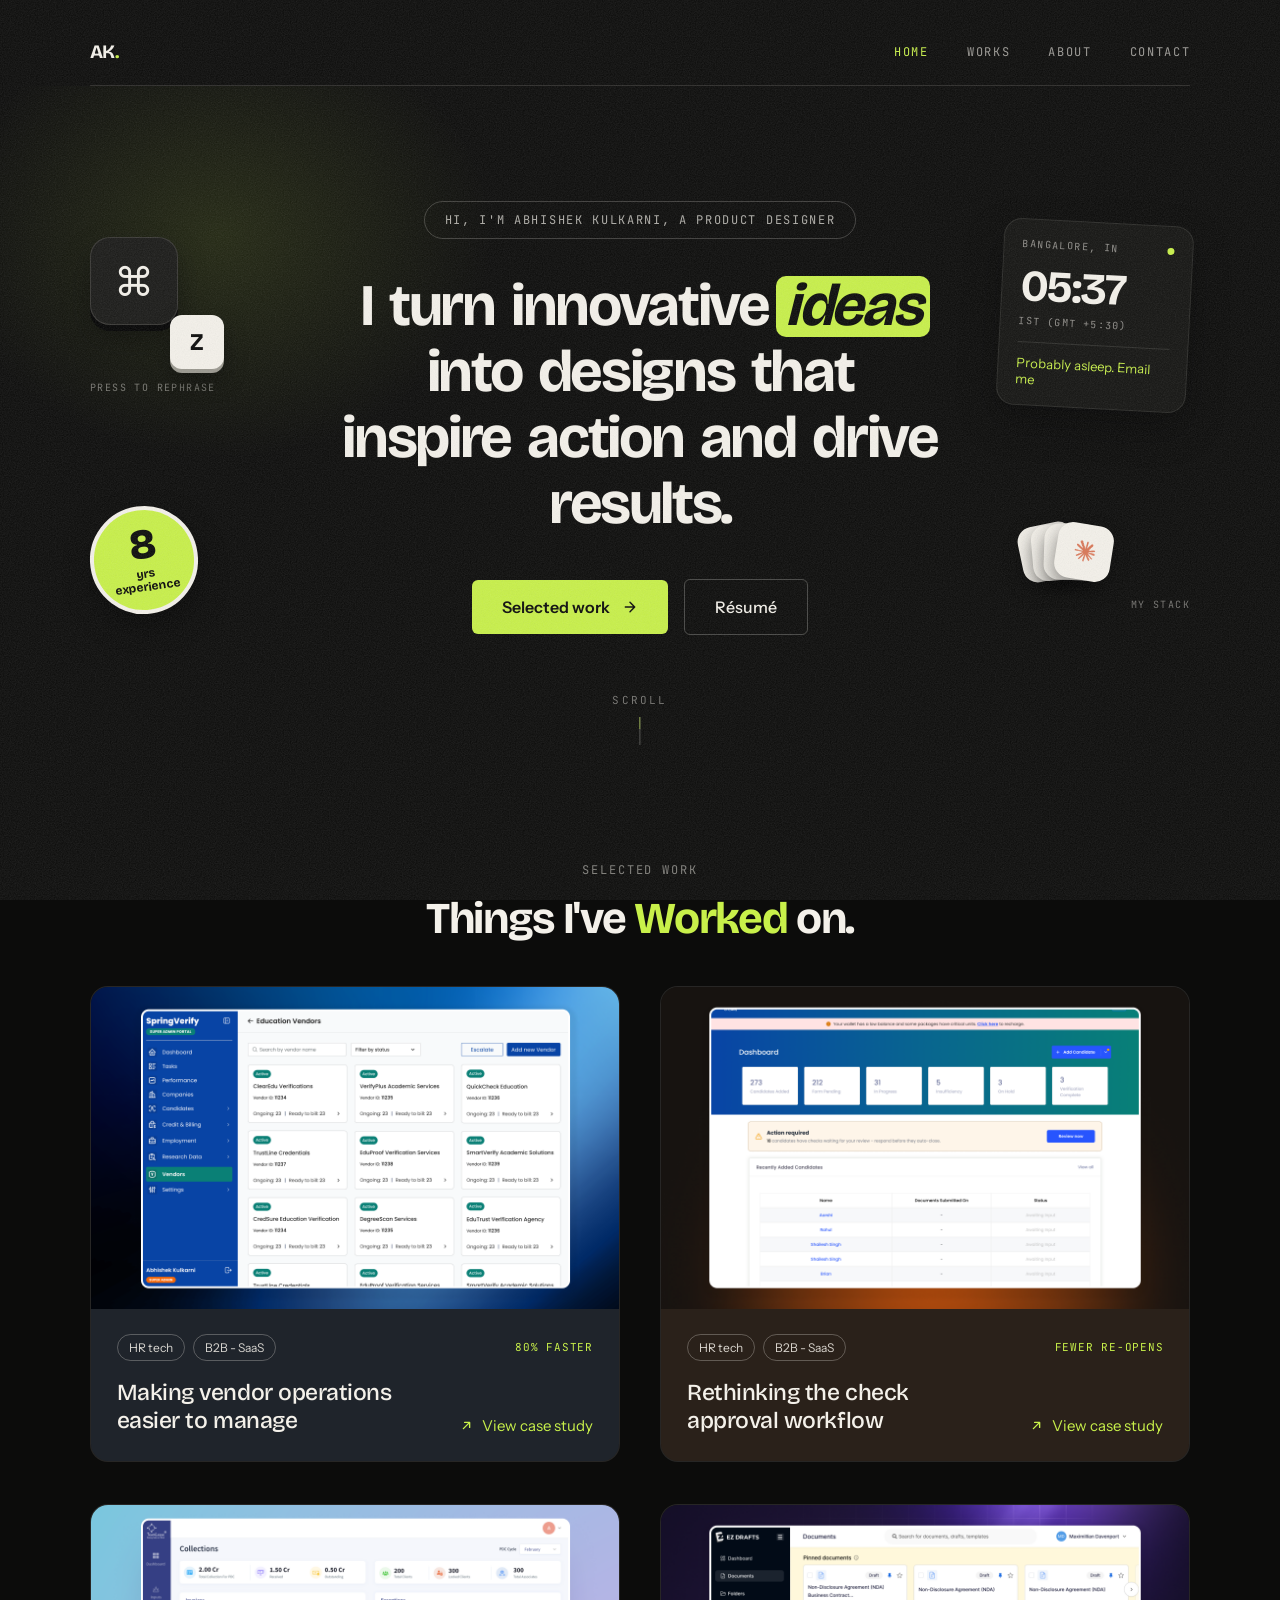
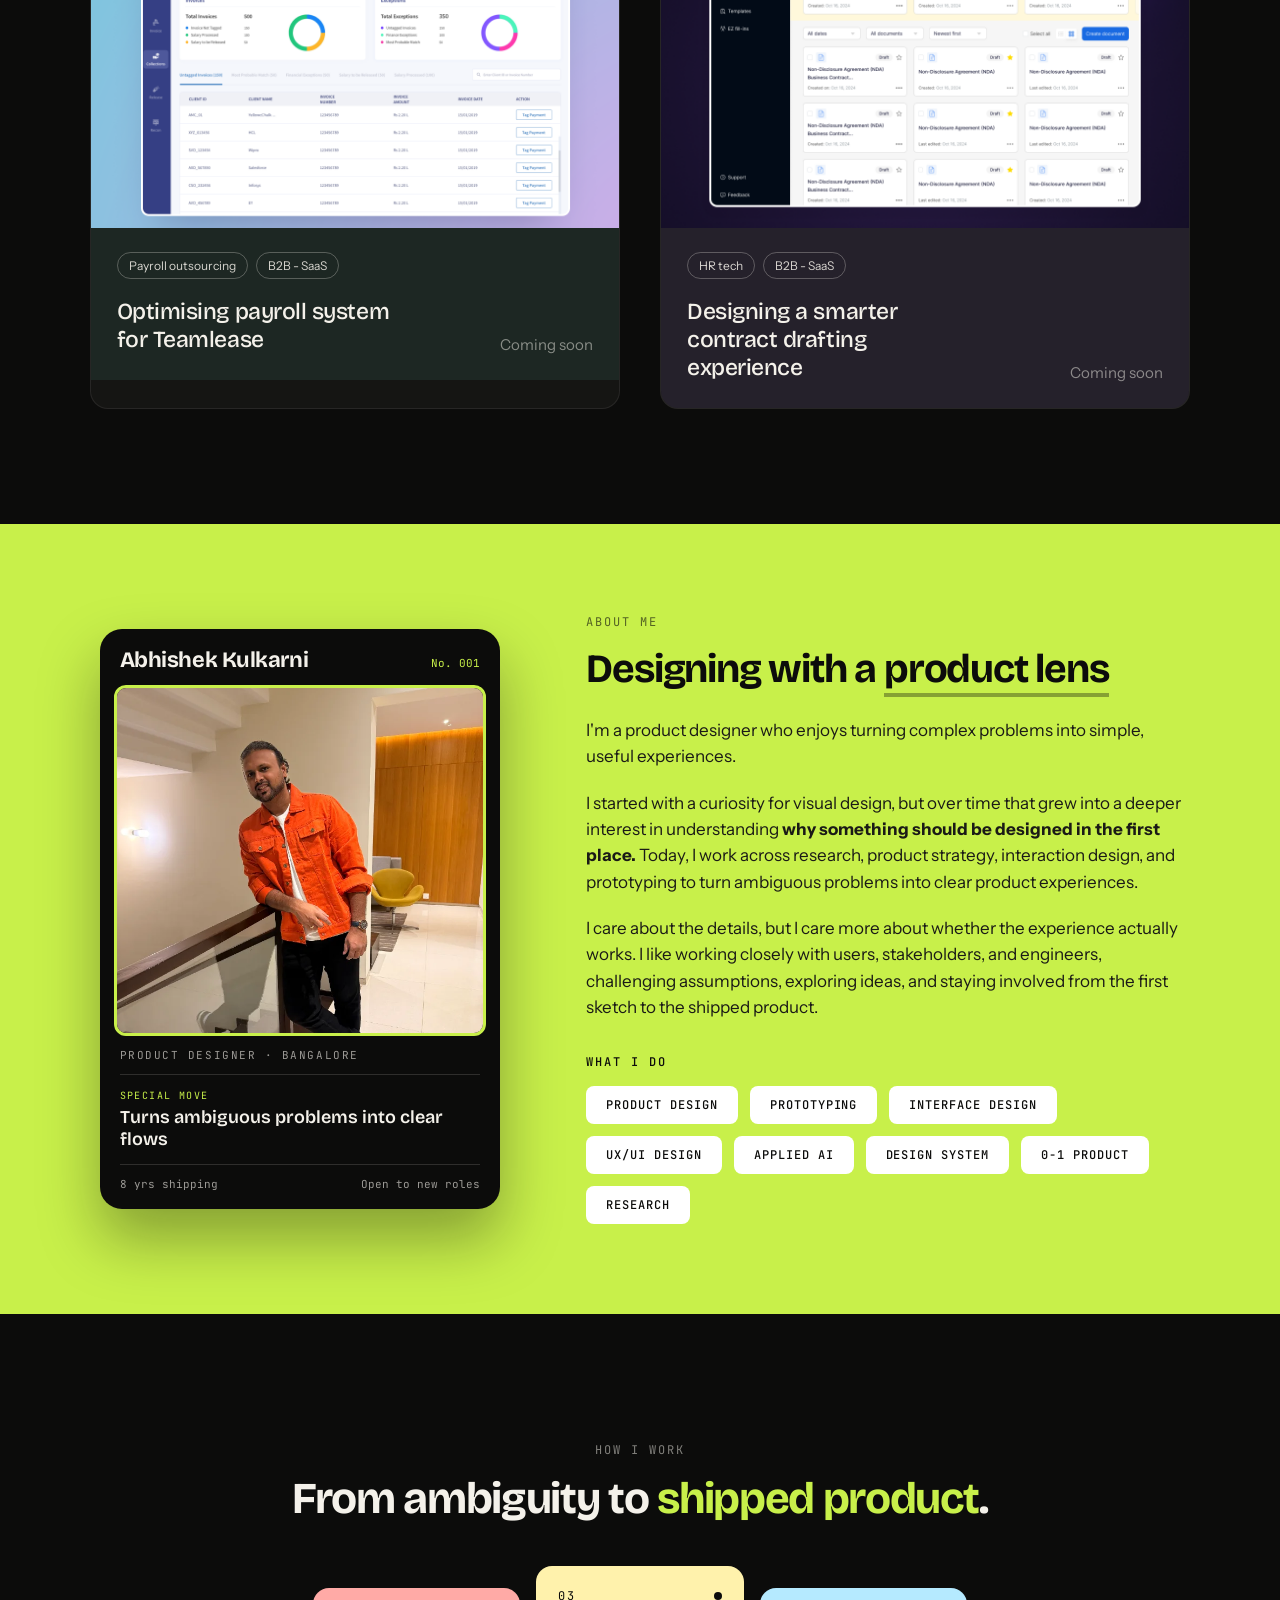
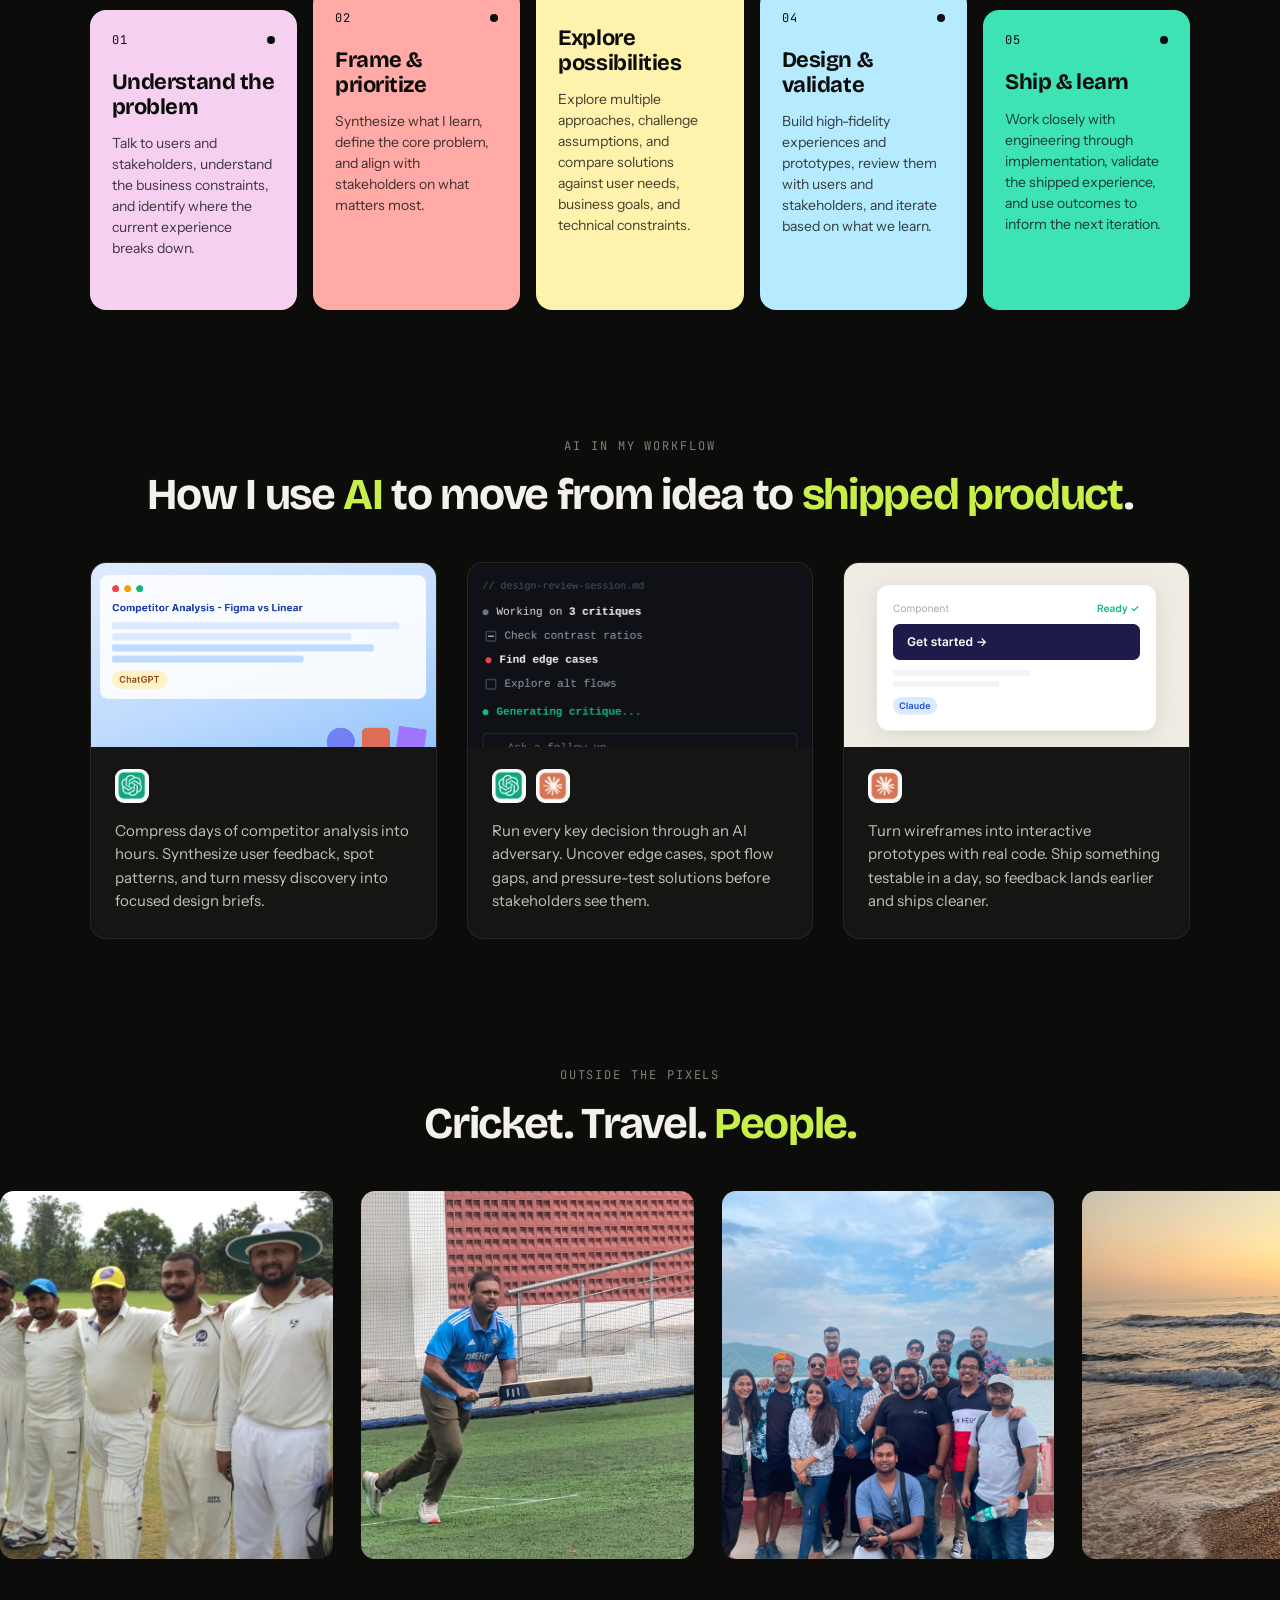
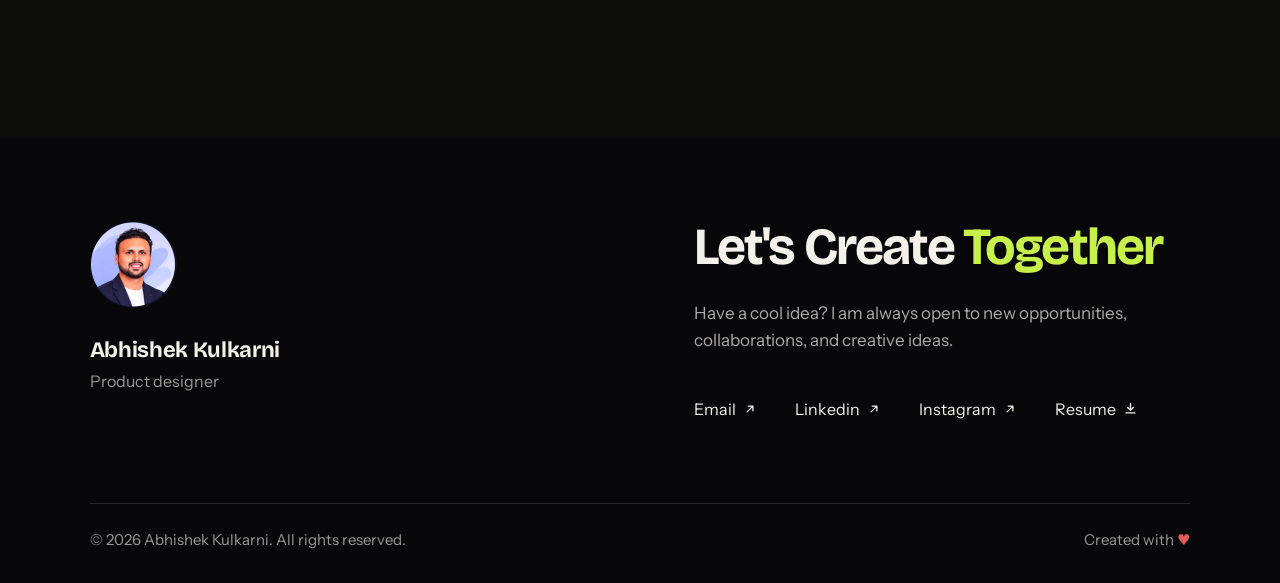
==== commit c3d98904: "Add files via upload" ====
--- a/index.html
+++ b/index.html
@@ -21,6 +21,7 @@
 <header class="wrap">
   <nav class="nav">
     <a class="mark" href="index.html">AK<span class="lime">.</span></a>
+    <button class="burger" type="button" aria-label="Open menu" aria-expanded="false"><span></span><span></span></button>
     <div class="nav-links">
       <a href="index.html" aria-current="page">Home</a>
       <a href="#work">Works</a>
@@ -368,5 +369,17 @@
   }
 </script>
 
+
+<script>
+  (() => {
+    const nav = document.querySelector('.nav, .cs-nav'), btn = nav && nav.querySelector('.burger');
+    if (!btn) return;
+    const set = (open) => { nav.classList.toggle('open', open); btn.setAttribute('aria-expanded', String(open)); btn.setAttribute('aria-label', open ? 'Close menu' : 'Open menu'); document.body.classList.toggle('menu-open', open); };
+    btn.addEventListener('click', () => set(!nav.classList.contains('open')));
+    nav.querySelectorAll('.nav-links a, .cs-nav-links a').forEach((a) => a.addEventListener('click', () => set(false)));
+    addEventListener('keydown', (e) => { if (e.key === 'Escape') set(false); });
+    addEventListener('resize', () => { if (innerWidth > 720) set(false); });
+  })();
+</script>
 </body>
 </html>
--- a/styles.css
+++ b/styles.css
@@ -713,6 +713,7 @@
 .measure-grid h4 { margin: 0; font-family: inherit; font-size: 17px; font-weight: 600; }
 .measure-grid p { margin: 10px 0 0; font-size: 15px; line-height: 1.6; color: var(--ink-70); }
 .measure .note { margin-top: 28px; padding-top: 22px; border-top: 1px dashed rgba(244, 241, 234, 0.18); font-size: 14px; line-height: 1.6; font-style: italic; color: var(--ink-60); }
+.measure .note.note { min-height: 0; padding: 22px 0 0; border-radius: 0; background: none; box-shadow: none; transform: none; }
 
 /* learnings + up next */
 .learn-card { padding: 32px; border-radius: 16px; border: 1px solid rgba(244, 241, 234, 0.12); background: rgba(244, 241, 234, 0.03); }
@@ -1128,3 +1129,62 @@
 .follow { transition: opacity 200ms ease; }
 .follow svg { transform-origin: 5px 4px; transition: transform 180ms cubic-bezier(0.34, 1.56, 0.64, 1); }
 .follow.hover svg { transform: scale(1.25) rotate(-8deg); }
+
+/* ── mobile hamburger menu ── */
+.burger { display: none; }
+@media (max-width: 720px) {
+  .burger {
+    position: relative; z-index: 3; display: flex; flex-direction: column; align-items: flex-end; justify-content: center; gap: 6px;
+    width: 44px; height: 44px; margin-left: auto; padding: 0; border: 0; background: transparent; cursor: pointer;
+  }
+  .burger span { display: block; height: 1.5px; background: var(--ink); border-radius: 2px; transition: transform 300ms cubic-bezier(0.22, 1, 0.36, 1), width 300ms ease, background 200ms ease; }
+  .burger span:nth-child(1) { width: 24px; }
+  .burger span:nth-child(2) { width: 15px; background: var(--lime); }
+  .open .burger span:nth-child(1) { width: 22px; transform: translateY(3.75px) rotate(45deg); }
+  .open .burger span:nth-child(2) { width: 22px; transform: translateY(-3.75px) rotate(-45deg); background: var(--ink); }
+
+  .nav-links, .cs-nav-links {
+    position: fixed; inset: 0; z-index: 2;
+    display: flex; flex-direction: column; align-items: flex-start; justify-content: center; gap: 22px;
+    padding: 96px 28px 48px; overflow-y: auto;
+    background: var(--ground);
+    font-family: var(--display); font-size: 34px; letter-spacing: -0.03em; text-transform: none; font-variation-settings: "wght" 700;
+    opacity: 0; visibility: hidden; transform: translateY(-12px);
+    transition: opacity 260ms ease, transform 360ms cubic-bezier(0.22, 1, 0.36, 1), visibility 0s linear 360ms;
+  }
+  .cs-nav-links { justify-content: flex-start; padding-top: 110px; font-size: 26px; gap: 18px; }
+  .nav-links a, .cs-nav-links a { color: var(--ink); }
+  .nav-links a[aria-current="page"] { color: var(--lime); }
+  .open .nav-links, .open .cs-nav-links { opacity: 1; visibility: visible; transform: none; transition: opacity 260ms ease, transform 360ms cubic-bezier(0.22, 1, 0.36, 1); }
+  .mark, .cs-nav .back { position: relative; z-index: 3; }
+  .nav.open { z-index: 90; }
+  .cs-nav.open { z-index: 90; }
+  body.menu-open { overflow: hidden; }
+}
+
+@media (max-width: 720px) {
+  .cs-nav.open { backdrop-filter: none; -webkit-backdrop-filter: none; background: var(--ground); }
+}
+
+/* ── solution index: scroll-spy + jump links ── */
+.sol-index li { display: block; padding: 0; }
+.sol-index li a {
+  position: relative; display: grid; grid-template-columns: 34px minmax(0, 1fr); gap: 14px; padding: 16px 0 16px 0;
+  color: rgba(244, 241, 234, 0.5); transition: color 240ms ease, padding 320ms cubic-bezier(0.22, 1, 0.36, 1);
+}
+.sol-index li a::before {
+  content: ""; position: absolute; left: -16px; top: 16px; bottom: 16px; width: 2px; border-radius: 2px;
+  background: var(--lime); transform: scaleY(0); transform-origin: top; transition: transform 320ms cubic-bezier(0.22, 1, 0.36, 1);
+}
+.sol-index li a span { color: rgba(200, 240, 74, 0.5); transition: color 240ms ease; }
+.sol-index li a:hover { color: var(--ink); }
+.sol-index li a.active { color: var(--ink); padding-left: 6px; }
+.sol-index li a.active::before { transform: scaleY(1); }
+.sol-index li a.active span { color: var(--lime); }
+.screens article { scroll-margin-top: 100px; }
+@media (max-width: 1100px) {
+  .sol-index li a { color: var(--ink-70); }
+  .sol-index li a span { color: var(--lime); }
+  .sol-index li a::before { display: none; }
+  .sol-index li a.active { padding-left: 0; }
+}
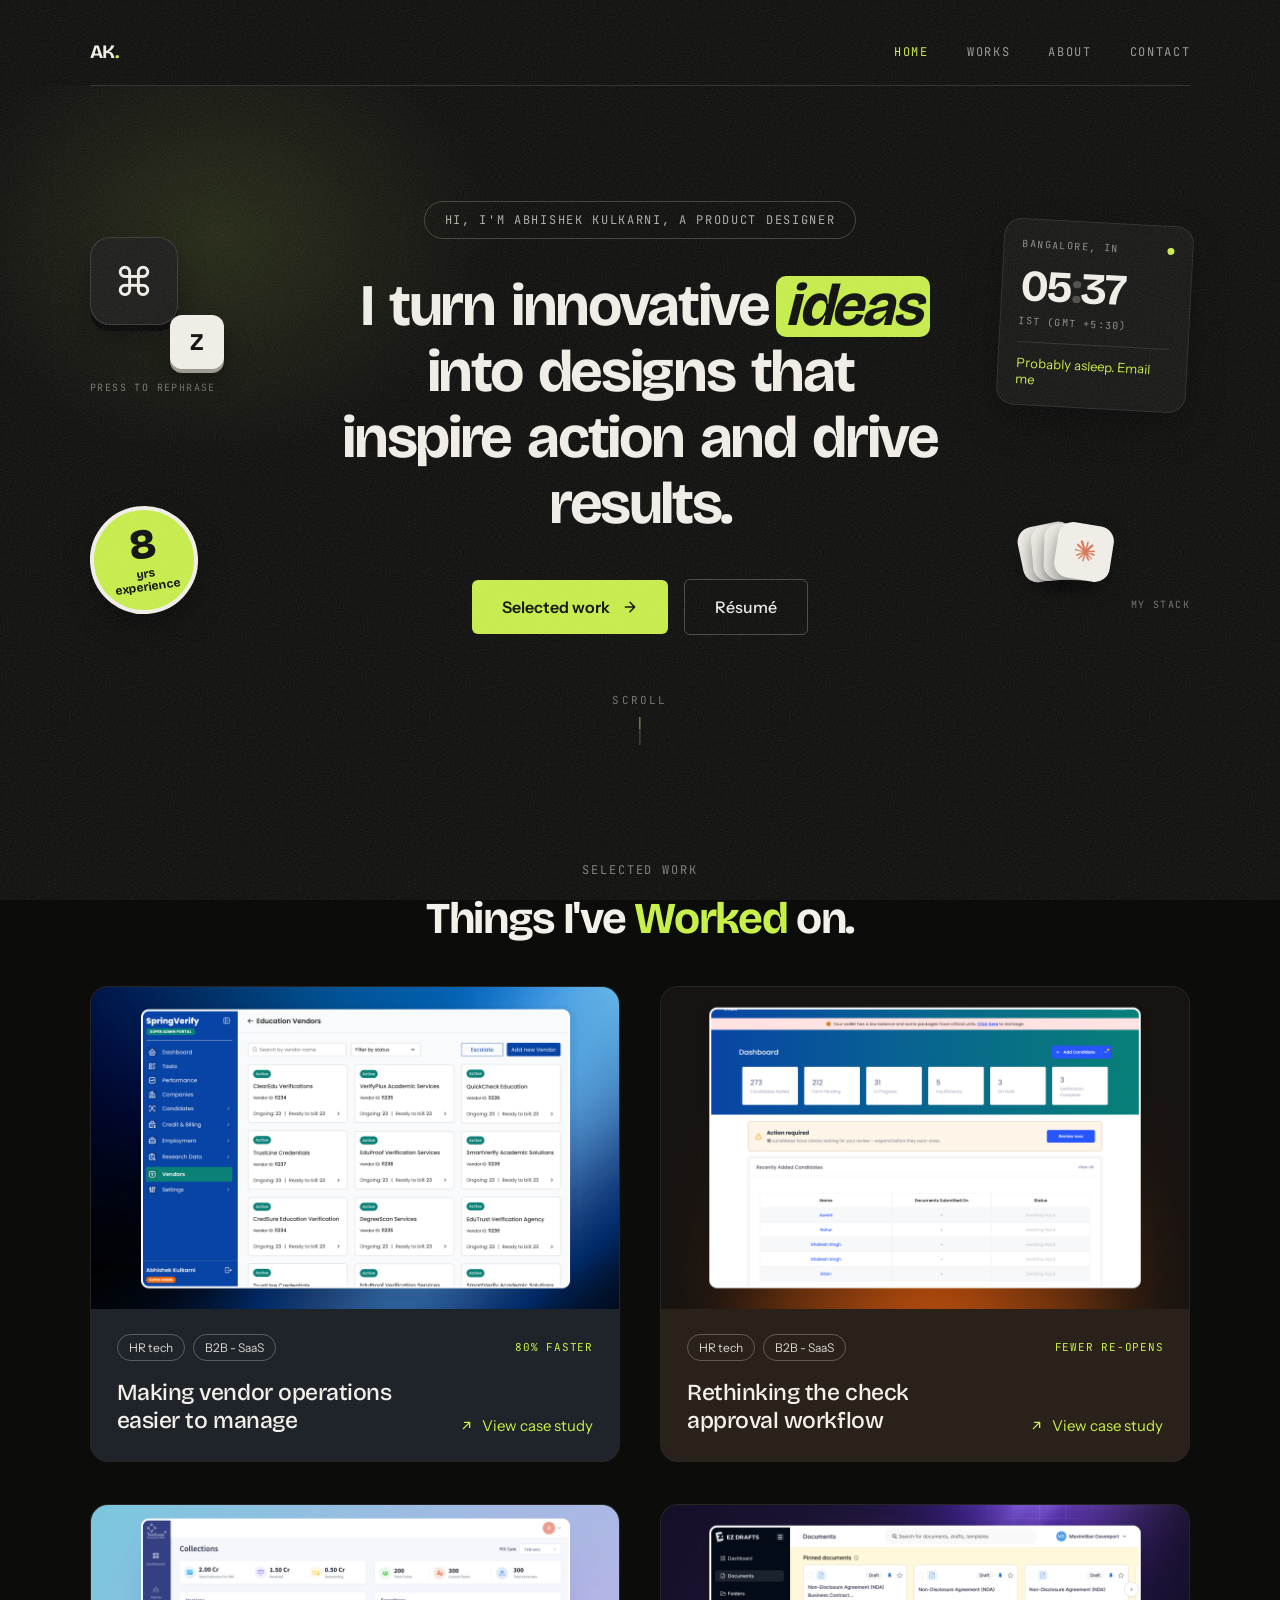
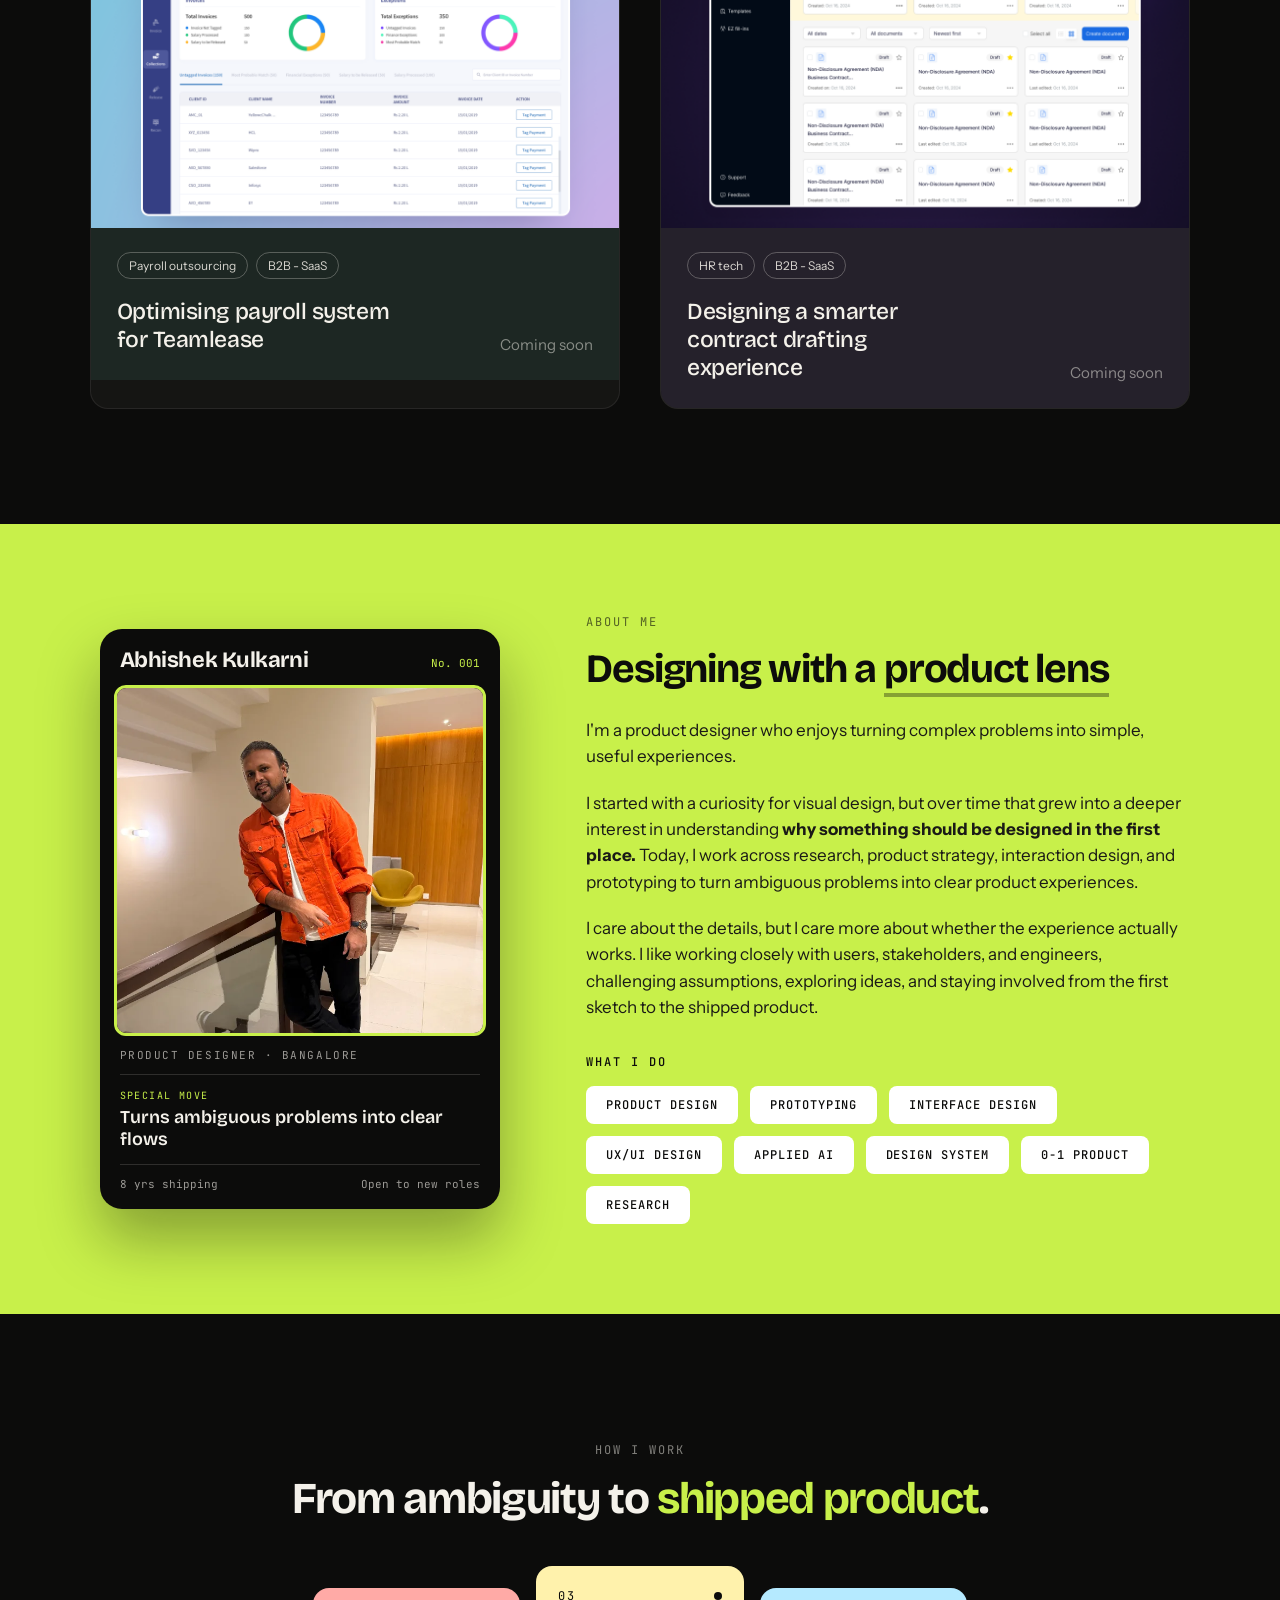
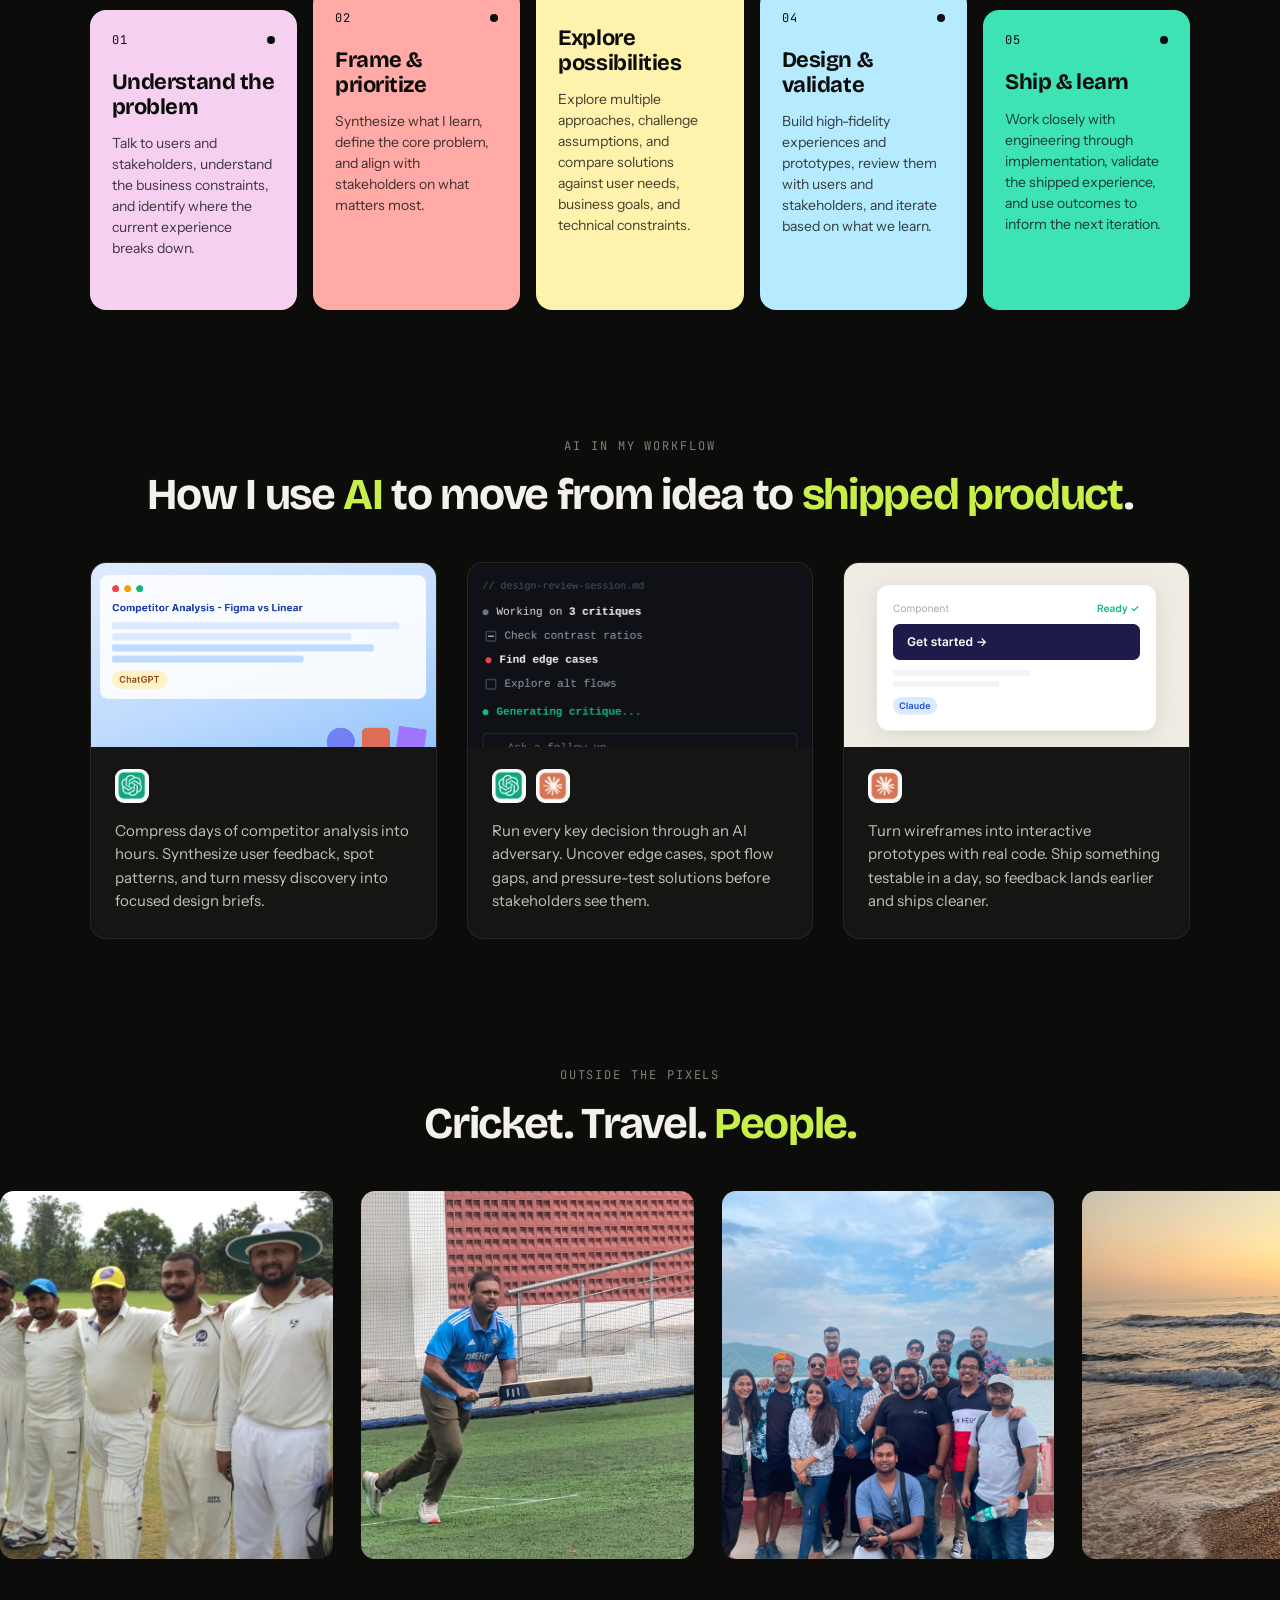
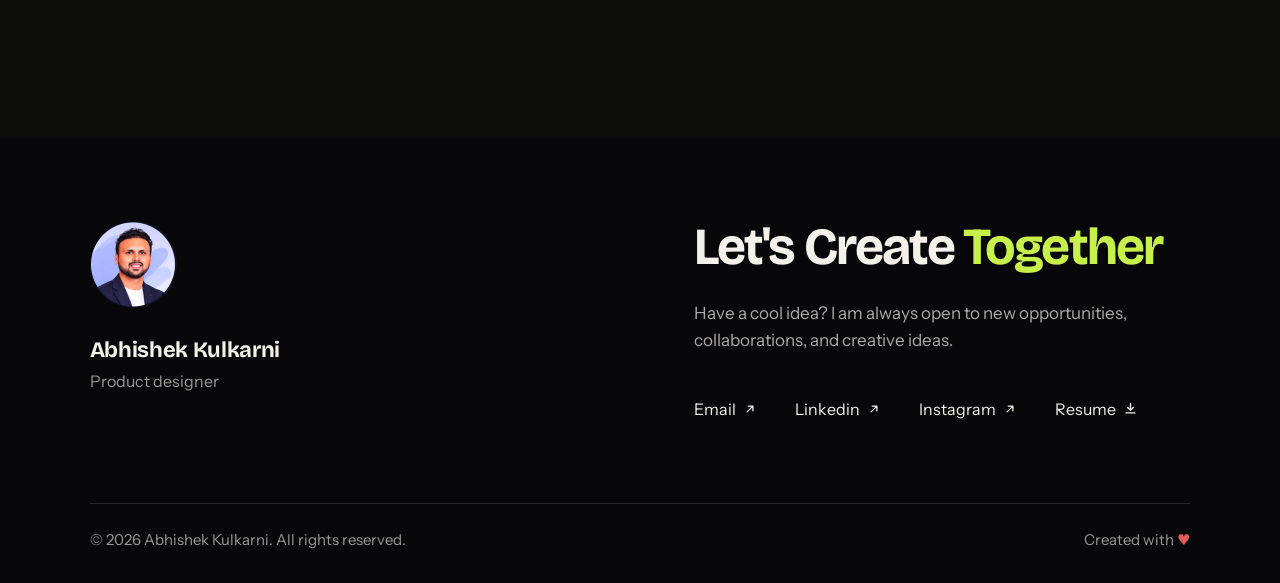
==== commit 21ee8804: "Add files via upload" ====
--- a/index.html
+++ b/index.html
@@ -289,7 +289,6 @@
 </footer>
 
 <div class="grain"></div>
-<div class="follow" id="follow" aria-hidden="true"><svg width="44" height="44" viewBox="0 0 24 24"><path d="M3 2l18 8-8 2.5L10 21z" fill="#c8f04a" stroke="#0c0c0b" stroke-width="1.2" stroke-linejoin="round"></path></svg></div>
 
 <script>
   const io = new IntersectionObserver((entries) => {
@@ -355,18 +354,6 @@
     onScroll();
   }
 
-  // custom lime cursor (fine pointers only; replaces the system cursor)
-  if (matchMedia('(pointer: fine)').matches) {
-    const f = document.getElementById('follow');
-    document.documentElement.classList.add('has-cursor');
-    addEventListener('mousemove', (e) => {
-      f.style.transform = `translate(${e.clientX - 5}px, ${e.clientY - 4}px)`;
-      f.classList.add('on');
-      f.classList.toggle('hover', !!e.target.closest('a, button, .obj--stack, .tcard-wrap'));
-    });
-    document.addEventListener('mouseleave', () => f.classList.remove('on'));
-    document.addEventListener('mouseenter', () => f.classList.add('on'));
-  }
 </script>
 
 
